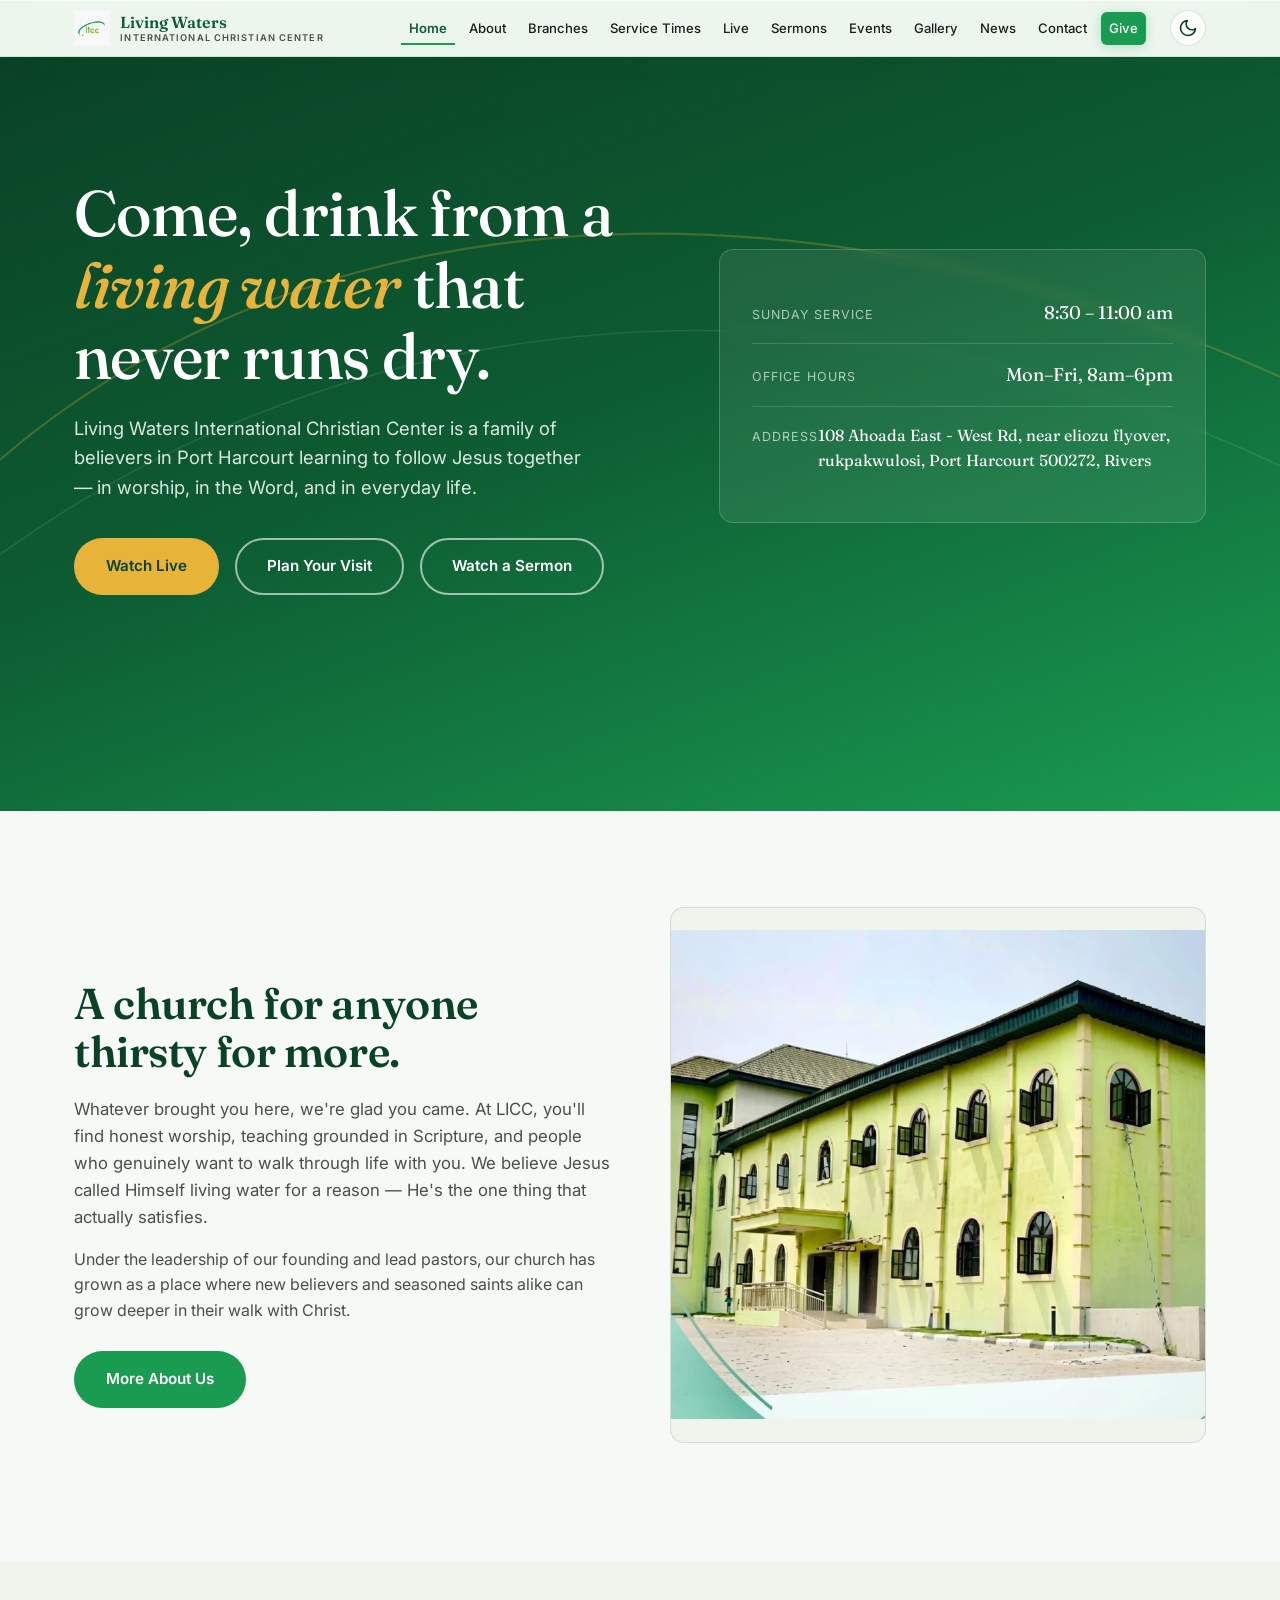
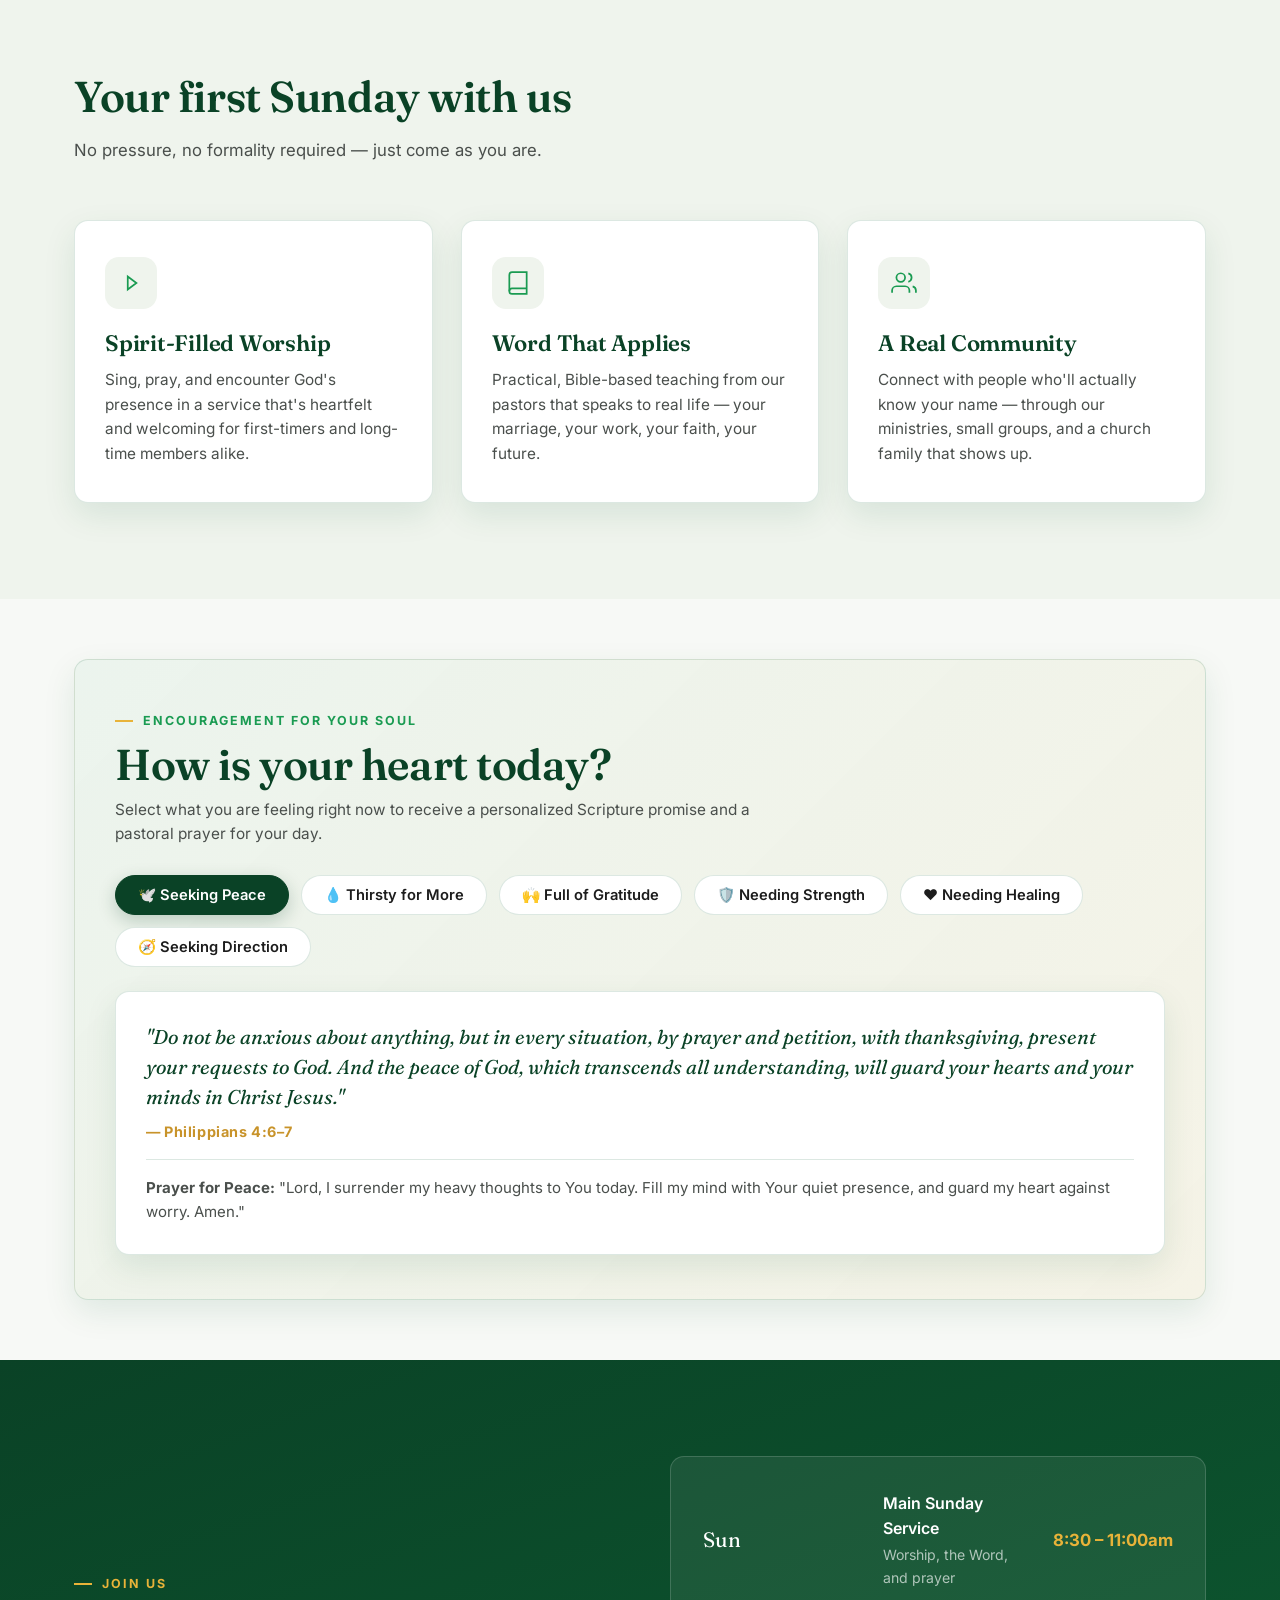
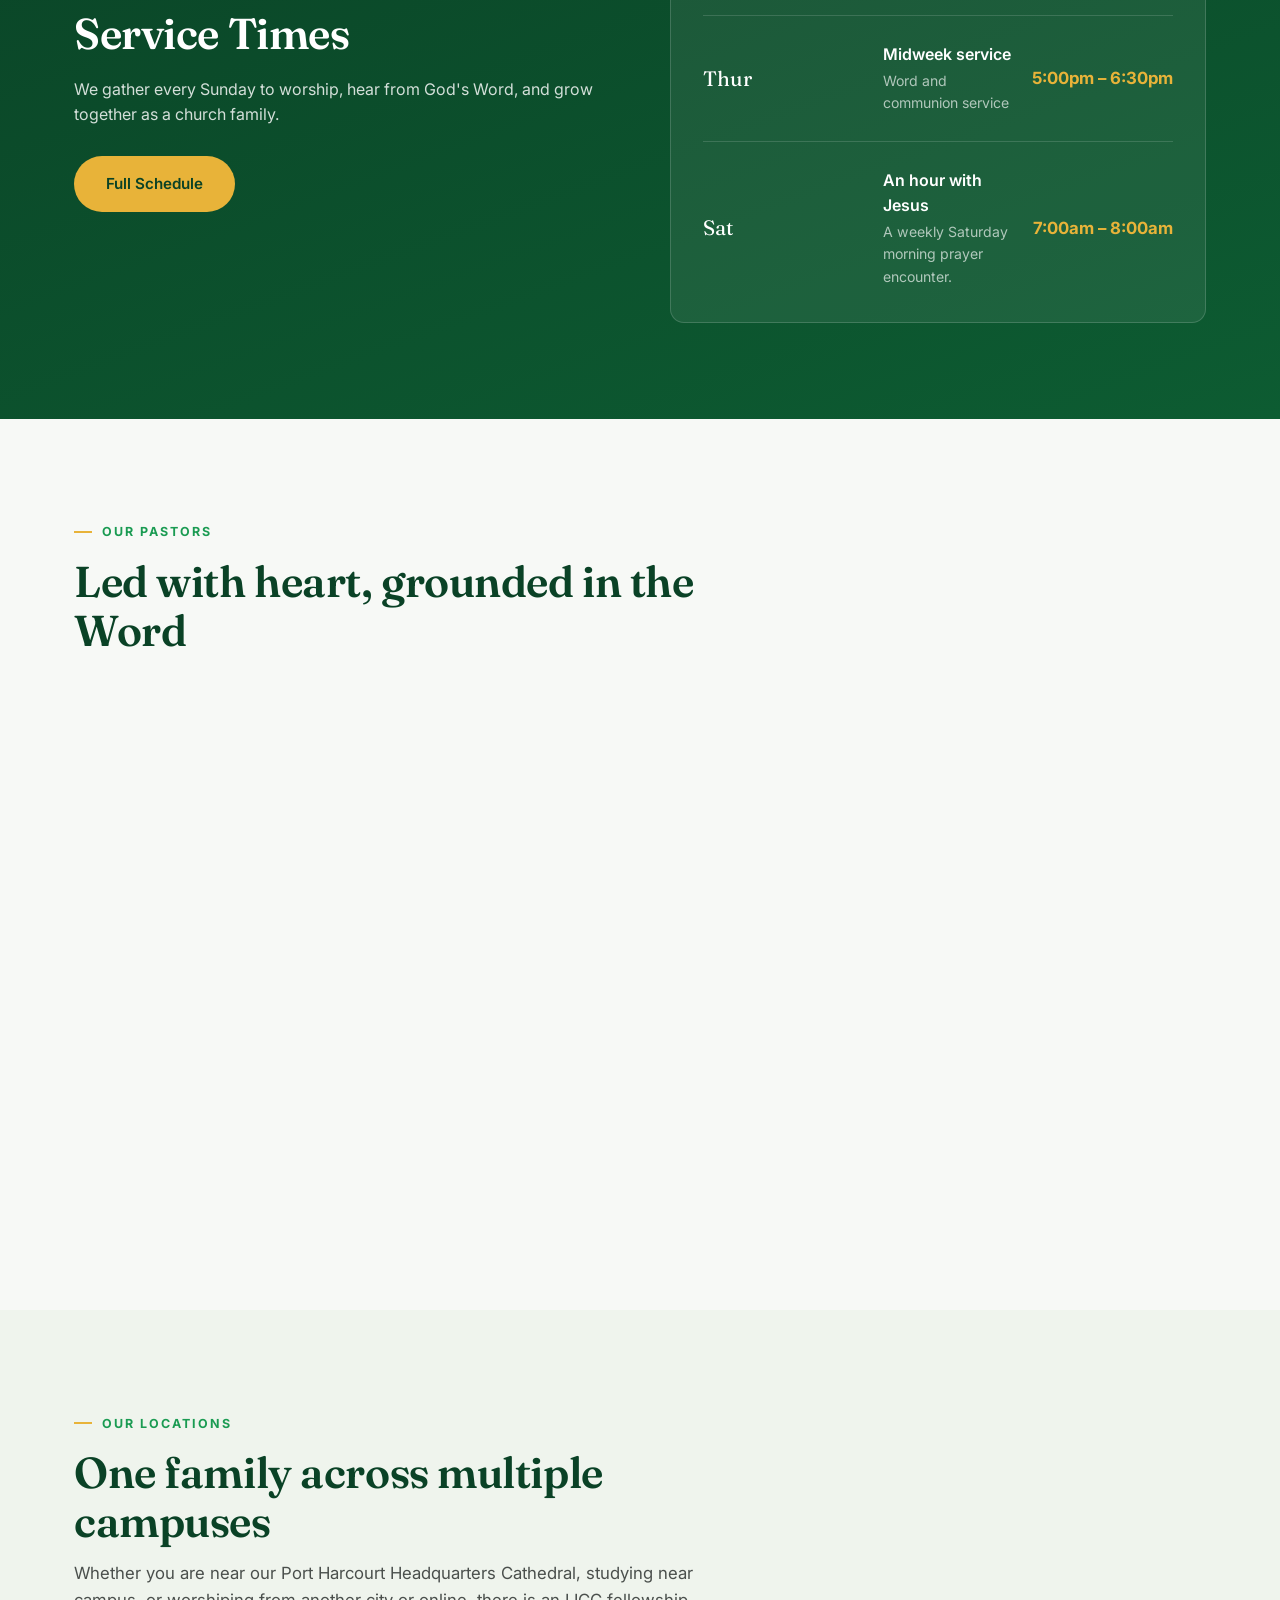
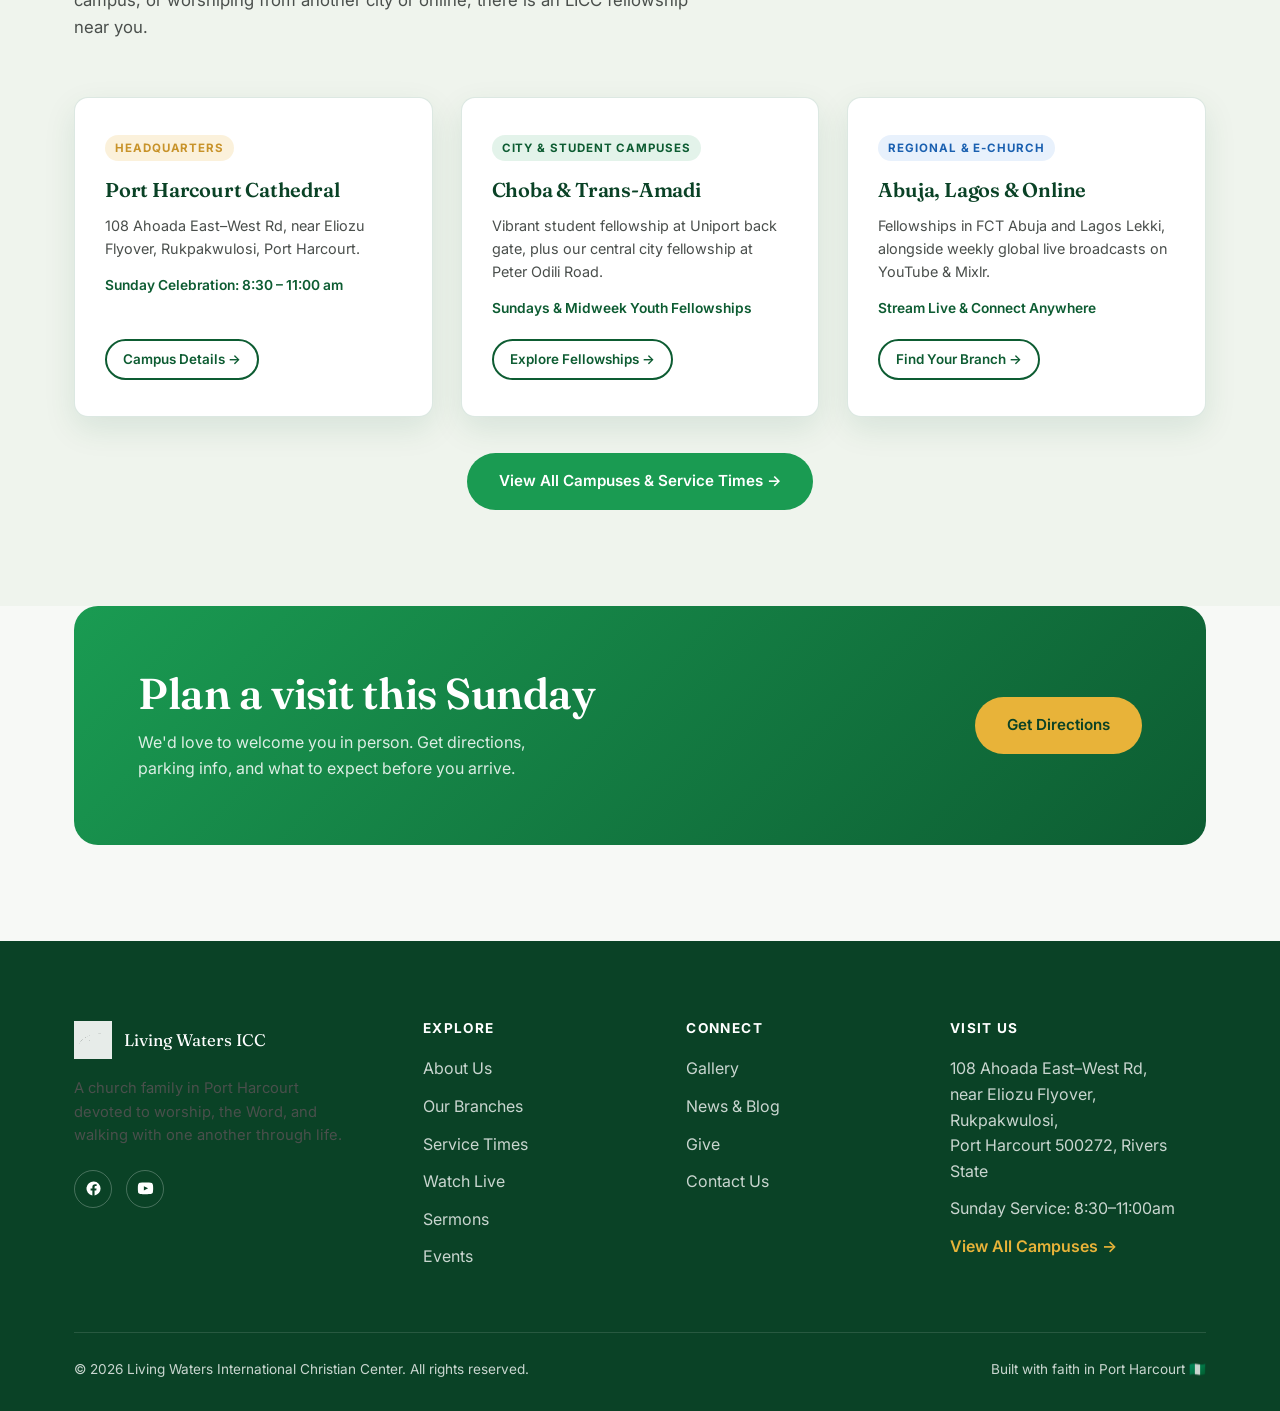
==== index.html @ f15d508b "Initial commit - LICC Church Website" ====
<!DOCTYPE html>
<html lang="en">

<head>
  <meta charset="UTF-8">
  <meta name="viewport" content="width=device-width, initial-scale=1.0">
  <title>Living Waters International Christian Center</title>
  <meta name="description"
    content="Living Waters International Christian Center (LICC) — a place to encounter God, grow in faith, and belong to a family. Join us Sundays at 8:30am in Port Harcourt, Rivers State.">
  <link rel="icon" href="logo.png" type="image/png">
  <!-- Open Graph & Social Sharing -->
  <meta property="og:type" content="website">
  <meta property="og:title" content="Living Waters International Christian Center | Port Harcourt">
  <meta property="og:description" content="A family of believers in Port Harcourt devoted to worship, the Word, and authentic community. Join us Sundays at 8:30am.">
  <meta property="og:image" content="desktop-light.png">
  <meta name="twitter:card" content="summary_large_image">
  <meta name="twitter:title" content="Living Waters International Christian Center">
  <meta name="twitter:description" content="A family of believers in Port Harcourt devoted to worship, the Word, and authentic community.">
  <meta name="twitter:image" content="desktop-light.png">
  <!-- Schema.org Structured Data -->
  <script type="application/ld+json">
  {
    "@context": "https://schema.org",
    "@type": "Church",
    "name": "Living Waters International Christian Center",
    "alternateName": "LICC Global",
    "url": "https://theliccglobal.org",
    "logo": "logo.png",
    "image": "desktop-light.png",
    "address": {
      "@type": "PostalAddress",
      "streetAddress": "108 Ahoada East–West Rd, near Eliozu Flyover, Rukpakwulosi",
      "addressLocality": "Port Harcourt",
      "addressRegion": "Rivers State",
      "postalCode": "500272",
      "addressCountry": "NG"
    },
    "telephone": "+2348102395782",
    "openingHours": "Su 08:30-11:00, Th 17:00-18:30, Sa 07:00-08:00"
  }
  </script>
  <link rel="preconnect" href="https://fonts.googleapis.com">
  <link rel="preconnect" href="https://fonts.gstatic.com" crossorigin>
  <link
    href="https://fonts.googleapis.com/css2?family=Fraunces:opsz,wght@9..144,400..700&family=Inter:wght@400;500;600;700;800&display=swap"
    rel="stylesheet">
  <link rel="stylesheet" href="style.css">
  <script>
    (function () {
      var t = localStorage.getItem('licc-theme');
      if (t === 'dark' || (!t && window.matchMedia && window.matchMedia('(prefers-color-scheme: dark)').matches)) {
        document.documentElement.setAttribute('data-theme', 'dark');
      } else {
        document.documentElement.setAttribute('data-theme', 'light');
      }
    })();
  </script>
</head>

<body>

  <a href="#main" class="skip-link">Skip to content</a>

  <!-- ============ HEADER ============ -->
  <header class="site-header">
    <div class="header-inner">
      <a href="index.html" class="brand">
        <img src="logo.png" alt="LICC logo">
        <span class="brand-text">Living Waters<span>International Christian Center</span></span>
      </a>
      <nav class="main-nav">
        <a href="index.html" class="active">Home</a>
        <a href="about.html">About</a>
        <a href="branches.html">Branches</a>
        <a href="service-times.html">Service Times</a>
        <a href="live.html" class="nav-live"><span class="live-dot" style="display:none;"></span>Live</a>
        <a href="sermons.html">Sermons</a>
        <a href="events.html">Events</a>
        <a href="gallery.html">Gallery</a>
        <a href="blog.html">News</a>
        <a href="contact.html">Contact</a>
        <a href="give.html" class="nav-cta">Give</a>
      </nav>
      <div class="header-actions">
        <button class="theme-toggle-btn" aria-label="Toggle dark and light mode" title="Switch theme (Dark / Light)">
          <svg class="theme-icon-sun" viewBox="0 0 24 24" fill="none" stroke="currentColor" stroke-width="2" stroke-linecap="round" stroke-linejoin="round">
            <circle cx="12" cy="12" r="5"></circle>
            <line x1="12" y1="1" x2="12" y2="3"></line>
            <line x1="12" y1="21" x2="12" y2="23"></line>
            <line x1="4.22" y1="4.22" x2="5.64" y2="5.64"></line>
            <line x1="18.36" y1="18.36" x2="19.78" y2="19.78"></line>
            <line x1="1" y1="12" x2="3" y2="12"></line>
            <line x1="21" y1="12" x2="23" y2="12"></line>
            <line x1="4.22" y1="19.78" x2="5.64" y2="18.36"></line>
            <line x1="18.36" y1="5.64" x2="19.78" y2="4.22"></line>
          </svg>
          <svg class="theme-icon-moon" viewBox="0 0 24 24" fill="none" stroke="currentColor" stroke-width="2" stroke-linecap="round" stroke-linejoin="round">
            <path d="M21 12.79A9 9 0 1 1 11.21 3 7 7 0 0 0 21 12.79z"></path>
          </svg>
        </button>
        <button class="nav-toggle" aria-label="Toggle menu" aria-expanded="false">
          <span></span><span></span><span></span>
        </button>
      </div>
    </div>
  </header>
  <div class="nav-overlay"></div>

  <main id="main">

    <!-- ============ HERO ============ -->
    <section class="hero">
      <svg class="hero-arc" viewBox="0 0 1200 700" preserveAspectRatio="none" aria-hidden="true">
        <path d="M -50 420 C 250 120, 750 80, 1250 320" stroke="#E8B339" stroke-width="2" fill="none" opacity="0.5" />
        <path d="M -50 500 C 300 220, 800 160, 1280 420" stroke="#FFFFFF" stroke-width="1.5" fill="none"
          opacity="0.18" />
      </svg>
      <div class="hero-inner">
        <div>
          <h1>Come, drink from a<br><em>living water</em> that never runs dry.</h1>
          <p class="lede">Living Waters International Christian Center is a family of believers in Port Harcourt
            learning to follow Jesus together — in worship, in the Word, and in everyday life.</p>
          <div class="hero-actions">
            <a href="live.html" class="btn btn-gold nav-live" id="heroLiveBtn"><span class="live-dot" id="heroLiveDot"
                style="display:none;"></span>Watch Live</a>
            <a href="service-times.html" class="btn btn-outline-light">Plan Your Visit</a>
            <a href="sermons.html" class="btn btn-outline-light">Watch a Sermon</a>
          </div>
        </div>
        <div class="hero-visual">
          <div class="hero-card">
            <div class="hero-card-row">
              <span class="label">Sunday Service</span>
              <span class="value">8:30 – 11:00 am</span>
            </div>
            <div class="hero-card-row">
              <span class="label">Office Hours</span>
              <span class="value">Mon–Fri, 8am–6pm</span>
            </div>
            <div class="hero-card-row">
              <span class="label">Address</span>
              <span class="value" style="font-size:1rem;">108 Ahoada East - West Rd, near eliozu flyover, rukpakwulosi,
                Port Harcourt 500272, Rivers</span>
            </div>
          </div>
        </div>
      </div>
    </section>

    <!-- ============ WELCOME ============ -->
    <section>
      <div class="container">
        <div class="grid-2" style="align-items:center; gap:60px;">
          <div class="reveal">
            <h2 style="margin-top:16px;">A church for anyone thirsty for more.</h2>
            <p style="margin-top:20px; font-size:1.05rem;">Whatever brought you here, we're glad you came. At LICC,
              you'll find honest worship, teaching grounded in Scripture, and people who genuinely want to walk through
              life with you. We believe Jesus called Himself living water for a reason — He's the one thing that
              actually satisfies.</p>
            <p style="margin-top:16px;">Under the leadership of our founding and lead pastors, our church has grown as a
              place where new believers and seasoned saints alike can grow deeper in their walk with Christ.</p>
            <a href="about.html" class="btn btn-primary" style="margin-top:28px;">More About Us</a>
          </div>
          <div class="leader-photo">
            <picture>
              <source srcset="liccphoto.webp" type="image/webp">
              <img src="liccphoto.png" alt="Rev. Francis Kpeke-Johnson" width="480" height="480" loading="lazy" decoding="async"
                style="width:100%;height:100%;object-fit:cover;object-position:top center;">
            </picture>
          </div>
        </div>
      </div>
    </section>

    <!-- ============ WHAT TO EXPECT ============ -->
    <section class="section-alt">
      <div class="container">
        <div class="section-head reveal">
          <h2>Your first Sunday with us</h2>
          <p>No pressure, no formality required — just come as you are.</p>
        </div>
        <div class="grid-3">
          <div class="card reveal">
            <div class="card-icon">
              <svg viewBox="0 0 24 24" fill="none" stroke="#1A9B52" stroke-width="1.6">
                <path d="M9 18V6l8 6-8 6z" />
              </svg>
            </div>
            <h3>Spirit-Filled Worship</h3>
            <p>Sing, pray, and encounter God's presence in a service that's heartfelt and welcoming for first-timers and
              long-time members alike.</p>
          </div>
          <div class="card reveal">
            <div class="card-icon">
              <svg viewBox="0 0 24 24" fill="none" stroke="#1A9B52" stroke-width="1.6">
                <path d="M4 19.5A2.5 2.5 0 0 1 6.5 17H20" />
                <path d="M6.5 2H20v20H6.5A2.5 2.5 0 0 1 4 19.5v-15A2.5 2.5 0 0 1 6.5 2z" />
              </svg>
            </div>
            <h3>Word That Applies</h3>
            <p>Practical, Bible-based teaching from our pastors that speaks to real life — your marriage, your work,
              your faith, your future.</p>
          </div>
          <div class="card reveal">
            <div class="card-icon">
              <svg viewBox="0 0 24 24" fill="none" stroke="#1A9B52" stroke-width="1.6">
                <path d="M17 21v-2a4 4 0 0 0-4-4H5a4 4 0 0 0-4 4v2" />
                <circle cx="9" cy="7" r="4" />
                <path d="M23 21v-2a4 4 0 0 0-3-3.87" />
                <path d="M16 3.13a4 4 0 0 1 0 7.75" />
              </svg>
            </div>
            <h3>A Real Community</h3>
            <p>Connect with people who'll actually know your name — through our ministries, small groups, and a church
              family that shows up.</p>
          </div>
        </div>
      </div>
    </section>

    <!-- ============ SPIRITUAL MOOD ENCOURAGEMENT ============ -->
    <section class="mood-section">
      <div class="container">
        <div class="mood-card card reveal">
          <div class="mood-header">
            <div class="eyebrow">Encouragement for Your Soul</div>
            <h2 style="margin-top:10px;">How is your heart today?</h2>
            <p style="margin-top:8px; max-width:640px;">Select what you are feeling right now to receive a personalized Scripture promise and a pastoral prayer for your day.</p>
          </div>
          <div class="mood-pills-row" id="moodPillsRow">
            <button class="mood-pill active" data-mood="peace">🕊️ Seeking Peace</button>
            <button class="mood-pill" data-mood="thirsty">💧 Thirsty for More</button>
            <button class="mood-pill" data-mood="grateful">🙌 Full of Gratitude</button>
            <button class="mood-pill" data-mood="strength">🛡️ Needing Strength</button>
            <button class="mood-pill" data-mood="healing">❤️ Needing Healing</button>
            <button class="mood-pill" data-mood="direction">🧭 Seeking Direction</button>
          </div>
          <div class="mood-content-box" id="moodContentBox">
            <div class="mood-quote" id="moodVerse">
              "Do not be anxious about anything, but in every situation, by prayer and petition, with thanksgiving, present your requests to God. And the peace of God, which transcends all understanding, will guard your hearts and your minds in Christ Jesus."
            </div>
            <div class="mood-reference" id="moodRef">— Philippians 4:6–7</div>
            <div class="mood-prayer" id="moodPrayer">
              <strong>Prayer for Peace:</strong> "Lord, I surrender my heavy thoughts to You today. Fill my mind with Your quiet presence, and guard my heart against worry. Amen."
            </div>
          </div>
        </div>
      </div>
    </section>

    <!-- ============ SERVICE TIMES STRIP ============ -->
    <section class="section-deep">
      <div class="container">
        <div class="grid-2" style="align-items:center; gap:60px;">
          <div class="reveal">
            <div class="eyebrow" style="color:var(--gold);">Join Us</div>
            <h2 style="margin-top:16px;">Service Times</h2>
            <p style="margin-top:18px;">We gather every Sunday to worship, hear from God's Word, and grow together as a
              church family.</p>
            <a href="service-times.html" class="btn btn-gold" style="margin-top:28px;">Full Schedule</a>
          </div>
          <div class="reveal"
            style="background:rgba(255,255,255,0.07); border:1px solid rgba(255,255,255,0.16); border-radius:var(--radius); padding:8px 32px;">
            <div class="service-row" style="border-color:rgba(255,255,255,0.14);">
              <span class="service-day" style="color:white;">Sun</span>
              <div>
                <div class="service-name" style="color:white;">Main Sunday Service</div>
                <div class="service-sub" style="color:rgba(255,255,255,0.65);">Worship, the Word, and prayer</div>
              </div>
              <span class="service-time" style="color:var(--gold);">8:30 – 11:00am</span>
            </div>
            <div class="service-row" style="border-color:rgba(255,255,255,0.14);">
              <span class="service-day" style="color:white;">Thur</span>
              <div>
                <div class="service-name" style="color:white;">Midweek service</div>
                <div class="service-sub" style="color:rgba(255,255,255,0.65);">Word and communion service</div>
              </div>
              <span class="service-time" style="color:var(--gold);">5:00pm – 6:30pm</span>
            </div>
            <div class="service-row" style="border-color:rgba(255,255,255,0.14);">
              <span class="service-day" style="color:white;">Sat</span>
              <div>
                <div class="service-name" style="color:white;">An hour with Jesus</div>
                <div class="service-sub" style="color:rgba(255,255,255,0.65);">A weekly Saturday morning prayer
                  encounter.</div>
              </div>
              <span class="service-time" style="color:var(--gold);">7:00am – 8:00am</span>
            </div>
          </div>
        </div>
      </div>
    </section>

    <!-- ============ LEADERSHIP PREVIEW ============ -->
    <section>
      <div class="container">
        <div class="section-head reveal">
          <div class="eyebrow">Our Pastors</div>
          <h2>Led with heart, grounded in the Word</h2>
        </div>
        <div class="grid-2" style="max-width:760px;">
          <div class="leader-card reveal">
            <div class="leader-photo">
              <picture>
                <source srcset="pastor-francis.webp" type="image/webp">
                <img src="pastor-francis.jpg" alt="Rev. Francis Kpeke-Johnson" width="360" height="360" loading="lazy" decoding="async"
                  style="width:100%;height:100%;object-fit:cover;object-position:top center;">
              </picture>
            </div>
            <h3>Rev. Francis Kpeke-Johnson</h3>
            <div class="leader-role">Founding Pastor</div>
            <p>Carries the founding vision of LICC — building a church rooted in the Word and led by the Spirit.</p>
          </div>
          <div class="leader-card reveal">
            <div class="leader-photo">
              <picture>
                <source srcset="pastor-anne.webp" type="image/webp">
                <img src="pastor-anne.jpg" alt="Rev. Anne Francis Kpeke-Johnson" width="360" height="360" loading="lazy" decoding="async"
                  style="width:100%;height:100%;object-fit:cover;object-position:top center;">
              </picture>
            </div>
            <h3>Rev. Anne Francis Kpeke-Johnson</h3>
            <div class="leader-role">Lead Pastor</div>
            <p>Leads the church family today with a heart for discipleship, prayer, and practical faith.</p>
          </div>
        </div>
      </div>
    </section>

    <!-- ============ OUR BRANCHES PREVIEW ============ -->
    <section class="section-alt">
      <div class="container">
        <div class="section-head reveal">
          <div class="eyebrow">Our Locations</div>
          <h2>One family across multiple campuses</h2>
          <p style="margin-top:14px; max-width:620px;">
            Whether you are near our Port Harcourt Headquarters Cathedral, studying near campus, or worshiping from another city or online, there is an LICC fellowship near you.
          </p>
        </div>

        <div class="grid-3 reveal">
          <div class="card" style="display:flex; flex-direction:column; justify-content:space-between;">
            <div>
              <span class="branch-badge badge-hq">Headquarters</span>
              <h3 style="font-size:1.25rem; margin-top:8px;">Port Harcourt Cathedral</h3>
              <p style="font-size:0.9rem; margin-top:8px;">108 Ahoada East–West Rd, near Eliozu Flyover, Rukpakwulosi, Port Harcourt.</p>
              <div style="margin-top:14px; font-size:0.86rem; color:var(--green-deep); font-weight:600;">
                Sunday Celebration: 8:30 – 11:00 am
              </div>
            </div>
            <div style="margin-top:20px;">
              <a href="branches.html" class="btn btn-sm btn-outline">Campus Details &rarr;</a>
            </div>
          </div>

          <div class="card" style="display:flex; flex-direction:column; justify-content:space-between;">
            <div>
              <span class="branch-badge badge-campus">City &amp; Student Campuses</span>
              <h3 style="font-size:1.25rem; margin-top:8px;">Choba &amp; Trans-Amadi</h3>
              <p style="font-size:0.9rem; margin-top:8px;">Vibrant student fellowship at Uniport back gate, plus our central city fellowship at Peter Odili Road.</p>
              <div style="margin-top:14px; font-size:0.86rem; color:var(--green-deep); font-weight:600;">
                Sundays &amp; Midweek Youth Fellowships
              </div>
            </div>
            <div style="margin-top:20px;">
              <a href="branches.html" class="btn btn-sm btn-outline">Explore Fellowships &rarr;</a>
            </div>
          </div>

          <div class="card" style="display:flex; flex-direction:column; justify-content:space-between;">
            <div>
              <span class="branch-badge badge-online">Regional &amp; E-Church</span>
              <h3 style="font-size:1.25rem; margin-top:8px;">Abuja, Lagos &amp; Online</h3>
              <p style="font-size:0.9rem; margin-top:8px;">Fellowships in FCT Abuja and Lagos Lekki, alongside weekly global live broadcasts on YouTube &amp; Mixlr.</p>
              <div style="margin-top:14px; font-size:0.86rem; color:var(--green-deep); font-weight:600;">
                Stream Live &amp; Connect Anywhere
              </div>
            </div>
            <div style="margin-top:20px;">
              <a href="branches.html" class="btn btn-sm btn-outline">Find Your Branch &rarr;</a>
            </div>
          </div>
        </div>

        <div style="text-align:center; margin-top:36px;" class="reveal">
          <a href="branches.html" class="btn btn-primary">View All Campuses &amp; Service Times &rarr;</a>
        </div>
      </div>
    </section>

    <!-- ============ CTA BANNER ============ -->
    <section style="padding-top:0;">
      <div class="container">
        <div class="cta-banner reveal">
          <div>
            <h2>Plan a visit this Sunday</h2>
            <p>We'd love to welcome you in person. Get directions, parking info, and what to expect before you arrive.
            </p>
          </div>
          <a href="contact.html" class="btn btn-gold">Get Directions</a>
        </div>
      </div>
    </section>

  </main>

  <!-- ============ FOOTER ============ -->
  <footer class="site-footer">
    <div class="container">
      <div class="footer-grid">
        <div>
          <div class="footer-brand">
            <img src="logo.png" alt="LICC logo">
            <span class="footer-brand-text">Living Waters ICC</span>
          </div>
          <p style="max-width:280px; font-size:0.92rem;">A church family in Port Harcourt devoted to worship, the Word,
            and walking with one another through life.</p>
          <div class="social-row" style="margin-top:22px;">
            <a href="https://www.facebook.com/theliccglobal" target="_blank" rel="noopener" aria-label="Facebook"><svg
                viewBox="0 0 24 24" fill="white">
                <path
                  d="M22 12a10 10 0 1 0-11.6 9.9v-7H7.9V12h2.5V9.8c0-2.5 1.5-3.9 3.8-3.9 1.1 0 2.2.2 2.2.2v2.5h-1.3c-1.2 0-1.6.8-1.6 1.6V12h2.8l-.4 2.9h-2.4v7A10 10 0 0 0 22 12z" />
              </svg></a>
            <a href="https://www.youtube.com/@liccglobaltv" target="_blank" rel="noopener" aria-label="YouTube"><svg
                viewBox="0 0 24 24" fill="white">
                <path
                  d="M22.5 7.2s-.2-1.6-.9-2.3c-.8-.9-1.7-.9-2.2-1C16 3.6 12 3.6 12 3.6h0s-4 0-7.4.3c-.5.1-1.4.1-2.2 1-.7.7-.9 2.3-.9 2.3S1.2 9 1.2 10.9v1.9c0 1.9.3 3.7.3 3.7s.2 1.6.9 2.3c.8.9 1.9.9 2.4 1 1.7.2 7.2.3 7.2.3s4 0 7.4-.3c.5-.1 1.4-.1 2.2-1 .7-.7.9-2.3.9-2.3s.3-1.9.3-3.7v-1.9c0-1.9-.3-3.7-.3-3.7zM9.7 14.9V8.7l6 3.1-6 3.1z" />
              </svg></a>
          </div>
        </div>
        <div>
          <h4>Explore</h4>
          <ul>
            <li><a href="about.html">About Us</a></li>
            <li><a href="branches.html">Our Branches</a></li>
            <li><a href="service-times.html">Service Times</a></li>
            <li><a href="live.html">Watch Live</a></li>
            <li><a href="sermons.html">Sermons</a></li>
            <li><a href="events.html">Events</a></li>
          </ul>
        </div>
        <div>
          <h4>Connect</h4>
          <ul>
            <li><a href="gallery.html">Gallery</a></li>
            <li><a href="blog.html">News & Blog</a></li>
            <li><a href="give.html">Give</a></li>
            <li><a href="contact.html">Contact Us</a></li>
          </ul>
        </div>
        <div>
          <h4>Visit Us</h4>
          <ul>
            <li>108 Ahoada East–West Rd,<br>near Eliozu Flyover, Rukpakwulosi,<br>Port Harcourt 500272, Rivers State
            </li>
            <li>Sunday Service: 8:30–11:00am</li>
            <li style="margin-top:6px;"><a href="branches.html" style="color:var(--gold); font-weight:600;">View All Campuses &rarr;</a></li>
          </ul>
        </div>
      </div>
      <div class="footer-bottom">
        <span>&copy; 2026 Living Waters International Christian Center. All rights reserved.</span>
        <span>Built with faith in Port Harcourt 🇳🇬</span>
      </div>
    </div>
  </footer>

  <script src="main.js"></script>
  <script>
    (function () {
      function isLikelyServiceTime() {
        var now = new Date();
        var day = now.getDay();
        var totalMins = now.getHours() * 60 + now.getMinutes();
        return day === 0 && totalMins >= (8 * 60) && totalMins <= (11 * 60 + 30);
      }
      if (isLikelyServiceTime()) {
        document.querySelectorAll('.nav-live .live-dot, #heroLiveDot').forEach(function (dot) {
          dot.style.display = 'inline-block';
        });
      }
    })();
  </script>
</body>

</html>
---- style.css ----
/* =========================================================
   LIVING WATERS INTERNATIONAL CHRISTIAN CENTER
   Design tokens
   ========================================================= */
:root {
  --green-primary: #1A9B52;
  --green-light: #6FBE45;
  --green-deep: #0D5C32;
  --green-deep-2: #0A4226;
  --bg-warm: #F7F9F6;
  --bg-warm-2: #EFF4ED;
  --ink: #1C1C1C;
  --ink-soft: #4A4F4C;
  --gold: #E8B339;
  --gold-deep: #C8932A;
  --white: #FFFFFF;
  --line: rgba(13, 92, 50, 0.14);
  --heading-color: #0A4226;

  --font-display: "Fraunces", Georgia, serif;
  --font-body: "Inter", -apple-system, BlinkMacSystemFont, "Segoe UI", sans-serif;

  --container: 1180px;
  --radius: 14px;
  --shadow-soft: 0 12px 32px rgba(13, 92, 50, 0.10);
  --shadow-lift: 0 20px 48px rgba(13, 92, 50, 0.16);
}

* { margin: 0; padding: 0; box-sizing: border-box; }

html { scroll-behavior: smooth; }

body {
  font-family: var(--font-body);
  color: var(--ink);
  background: var(--bg-warm);
  line-height: 1.6;
  -webkit-font-smoothing: antialiased;
  transition: background-color 0.25s ease, color 0.25s ease;
}

img {
  max-width: 100%;
  height: auto;
  display: block;
}

picture {
  display: block;
  max-width: 100%;
}

/* Rendering performance acceleration for off-screen components */
.branch-card,
.sermon-card,
.blog-card,
.event-card,
.gallery-item,
.leader-card {
  content-visibility: auto;
  contain-intrinsic-size: auto 380px;
}

a { color: inherit; text-decoration: none; }

ul { list-style: none; }

.container {
  max-width: var(--container);
  margin: 0 auto;
  padding: 0 24px;
}

h1, h2, h3, h4 {
  font-family: var(--font-display);
  font-weight: 600;
  line-height: 1.12;
  color: var(--heading-color);
  letter-spacing: -0.01em;
}

h1 { font-size: clamp(2.4rem, 5vw, 4.2rem); font-weight: 500; }
h2 { font-size: clamp(1.9rem, 3.4vw, 2.7rem); }
h3 { font-size: 1.4rem; }

p { color: var(--ink-soft); }

.eyebrow {
  font-family: var(--font-body);
  font-size: 0.78rem;
  font-weight: 700;
  letter-spacing: 0.16em;
  text-transform: uppercase;
  color: var(--green-primary);
  display: inline-flex;
  align-items: center;
  gap: 10px;
}

.eyebrow::before {
  content: "";
  width: 18px;
  height: 2px;
  background: var(--gold);
  display: inline-block;
}

/* Skip link for accessibility */
.skip-link {
  position: absolute;
  left: -999px;
  top: 0;
  background: var(--green-deep);
  color: white;
  padding: 10px 16px;
  z-index: 200;
}
.skip-link:focus {
  left: 8px;
  top: 8px;
}

:focus-visible {
  outline: 3px solid var(--gold);
  outline-offset: 2px;
}

/* =========================================================
   HEADER / NAV  —  iOS-style glassmorphism
   ========================================================= */
.site-header {
  position: sticky;
  top: 0;
  z-index: 100;
  /* iOS glass: strong blur + saturate + very-light tinted translucency */
  background: rgba(232, 244, 235, 0.72);
  backdrop-filter: saturate(180%) blur(22px);
  -webkit-backdrop-filter: saturate(180%) blur(22px);
  border-bottom: 1px solid rgba(26, 155, 82, 0.15);
  /* Subtle inner-top highlight like iOS frosted glass */
  box-shadow:
    0 1px 0 rgba(255,255,255,0.55) inset,
    0 4px 24px rgba(13, 92, 50, 0.07);
}

.header-inner {
  display: flex;
  align-items: center;
  justify-content: center;
  padding: 10px 24px;
  max-width: var(--container);
  margin: 0 auto;
  gap: 24px;
}

.brand {
  display: flex;
  align-items: center;
  gap: 10px;
  flex-shrink: 0;
}

.brand img { height: 36px; width: auto; }

.brand-text {
  font-family: var(--font-display);
  font-size: 1rem;
  font-weight: 600;
  color: var(--green-deep);
  line-height: 1.2;
}

.brand-text span {
  display: block;
  font-family: var(--font-body);
  font-size: 0.58rem;
  font-weight: 600;
  letter-spacing: 0.12em;
  color: var(--ink-soft);
  text-transform: uppercase;
}

.main-nav {
  display: flex;
  align-items: center;
  gap: 6px;
  margin-left: auto;
}

.main-nav a {
  font-size: 0.82rem;
  font-weight: 500;
  color: var(--ink);
  position: relative;
  padding: 6px 8px;
  white-space: nowrap;
  border-radius: 6px;
  transition: background 0.2s ease, color 0.2s ease;
}

.main-nav a::after {
  content: "";
  position: absolute;
  left: 0;
  bottom: 0;
  width: 0;
  height: 2px;
  background: var(--green-primary);
  transition: width 0.25s ease;
}

.main-nav a:hover::after,
.main-nav a.active::after {
  width: 100%;
}

.main-nav a.active { color: var(--green-deep); font-weight: 600; }

.nav-cta {
  background: var(--green-primary);
  color: white !important;
  padding: 7px 16px;
  border-radius: 100px;
  font-size: 0.82rem;
  font-weight: 600;
  white-space: nowrap;
  transition: background 0.2s ease, transform 0.2s ease, box-shadow 0.2s ease;
  box-shadow: 0 2px 12px rgba(26, 155, 82, 0.28);
}

.nav-cta::after { display: none; }

.nav-cta:hover {
  background: var(--green-deep);
  transform: translateY(-1px);
  box-shadow: 0 4px 18px rgba(13, 92, 50, 0.32);
}

/* Hamburger toggle */
.nav-toggle {
  display: none;
  flex-direction: column;
  gap: 5px;
  background: rgba(255,255,255,0.55);
  border: 1px solid rgba(26, 155, 82, 0.2);
  border-radius: 10px;
  cursor: pointer;
  padding: 8px 9px;
  backdrop-filter: blur(8px);
  -webkit-backdrop-filter: blur(8px);
  transition: background 0.2s;
}
.nav-toggle:hover { background: rgba(26,155,82,0.14); }

.nav-toggle span {
  width: 22px;
  height: 2px;
  background: var(--green-deep);
  display: block;
  border-radius: 2px;
  transition: transform 0.28s ease, opacity 0.2s ease;
}

/* Animated X when open */
.nav-toggle.is-open span:nth-child(1) { transform: translateY(7px) rotate(45deg); }
.nav-toggle.is-open span:nth-child(2) { opacity: 0; }
.nav-toggle.is-open span:nth-child(3) { transform: translateY(-7px) rotate(-45deg); }

/* Hide mobile close button on desktop */
.nav-close-btn { display: none !important; }

/* =========================================================
   BUTTONS
   ========================================================= */
.btn {
  display: inline-flex;
  align-items: center;
  gap: 8px;
  padding: 14px 30px;
  border-radius: 100px;
  font-weight: 600;
  font-size: 0.95rem;
  cursor: pointer;
  border: 2px solid transparent;
  transition: transform 0.2s ease, background 0.2s ease, color 0.2s ease, border-color 0.2s ease;
}

.btn-primary {
  background: var(--green-primary);
  color: white;
}
.btn-primary:hover { background: var(--green-deep); transform: translateY(-2px); }

.btn-gold {
  background: var(--gold);
  color: var(--green-deep-2);
}
.btn-gold:hover { background: var(--gold-deep); transform: translateY(-2px); }

.btn-outline {
  border-color: var(--green-deep);
  color: var(--green-deep);
  background: transparent;
}
.btn-outline:hover { background: var(--green-deep); color: white; }

.btn-outline-light {
  border-color: rgba(255,255,255,0.6);
  color: white;
  background: transparent;
}
.btn-outline-light:hover { background: white; color: var(--green-deep); border-color: white; }

/* =========================================================
   HERO
   ========================================================= */
.hero {
  position: relative;
  background: linear-gradient(160deg, var(--green-deep-2) 0%, var(--green-deep) 46%, var(--green-primary) 100%);
  color: white;
  overflow: hidden;
  padding-top: 30px;
}

.hero-arc {
  position: absolute;
  inset: 0;
  width: 100%;
  height: 100%;
  opacity: 0.5;
}

.hero-inner {
  position: relative;
  z-index: 2;
  max-width: var(--container);
  margin: 0 auto;
  padding: 90px 24px 120px;
  display: grid;
  grid-template-columns: 1.1fr 0.9fr;
  gap: 50px;
  align-items: center;
}

.hero-eyebrow {
  font-size: 0.8rem;
  font-weight: 700;
  letter-spacing: 0.16em;
  text-transform: uppercase;
  color: var(--gold);
  display: inline-flex;
  align-items: center;
  gap: 10px;
  margin-bottom: 22px;
}

.hero-eyebrow::before {
  content: "";
  width: 18px;
  height: 2px;
  background: var(--gold);
}

.hero h1 {
  color: white;
  margin-bottom: 22px;
}

.hero h1 em {
  font-style: italic;
  color: var(--gold);
}

.hero p.lede {
  font-size: 1.15rem;
  color: rgba(255,255,255,0.86);
  max-width: 520px;
  margin-bottom: 36px;
}

.hero-actions {
  display: flex;
  gap: 16px;
  flex-wrap: wrap;
}

.hero-visual {
  position: relative;
  display: flex;
  align-items: center;
  justify-content: center;
}

.hero-card {
  background: rgba(255,255,255,0.08);
  border: 1px solid rgba(255,255,255,0.18);
  border-radius: var(--radius);
  padding: 32px;
  width: 100%;
  backdrop-filter: blur(6px);
}

.hero-card-row {
  display: flex;
  justify-content: space-between;
  align-items: baseline;
  padding: 16px 0;
  border-bottom: 1px solid rgba(255,255,255,0.16);
}
.hero-card-row:last-child { border-bottom: none; }

.hero-card-row .label {
  font-size: 0.78rem;
  letter-spacing: 0.08em;
  text-transform: uppercase;
  color: rgba(255,255,255,0.65);
}
.hero-card-row .value {
  font-family: var(--font-display);
  font-size: 1.15rem;
  color: white;
}

/* =========================================================
   PAGE HERO (non-home pages)
   ========================================================= */
.page-hero {
  background: linear-gradient(160deg, var(--green-deep-2) 0%, var(--green-deep) 60%, var(--green-primary) 100%);
  color: white;
  padding: 64px 24px 84px;
  position: relative;
  overflow: hidden;
}

.page-hero-inner {
  max-width: var(--container);
  margin: 0 auto;
  position: relative;
  z-index: 2;
}

.page-hero h1 { color: white; margin-top: 16px; }
.page-hero p { color: rgba(255,255,255,0.85); max-width: 620px; margin-top: 16px; font-size: 1.08rem; }

.breadcrumb {
  font-size: 0.85rem;
  color: rgba(255,255,255,0.7);
}
.breadcrumb a { color: var(--gold); }

/* =========================================================
   SECTIONS
   ========================================================= */
section { padding: 96px 0; }

.section-head {
  max-width: 640px;
  margin-bottom: 56px;
}

.section-head h2 { margin-top: 16px; }

.section-head p { margin-top: 16px; font-size: 1.05rem; }

.section-alt { background: var(--bg-warm-2); }

.section-deep {
  background: linear-gradient(160deg, var(--green-deep-2), var(--green-deep));
  color: white;
}
.section-deep h2, .section-deep h3 { color: white; }
.section-deep p { color: rgba(255,255,255,0.82); }

/* divider arc */
.divider {
  width: 100%;
  height: 60px;
  display: block;
}

/* =========================================================
   CARDS / GRIDS
   ========================================================= */
.grid-3 {
  display: grid;
  grid-template-columns: repeat(3, 1fr);
  gap: 28px;
}

.grid-2 {
  display: grid;
  grid-template-columns: repeat(2, 1fr);
  gap: 28px;
}

.grid-4 {
  display: grid;
  grid-template-columns: repeat(4, 1fr);
  gap: 24px;
}

.card {
  background: white;
  border-radius: var(--radius);
  padding: 36px 30px;
  box-shadow: var(--shadow-soft);
  border: 1px solid var(--line);
  transition: transform 0.25s ease, box-shadow 0.25s ease;
}

.card:hover {
  transform: translateY(-4px);
  box-shadow: var(--shadow-lift);
}

.card-icon {
  width: 52px;
  height: 52px;
  border-radius: 14px;
  background: var(--bg-warm-2);
  display: flex;
  align-items: center;
  justify-content: center;
  margin-bottom: 22px;
}

.card-icon svg { width: 26px; height: 26px; }

.card h3 { margin-bottom: 12px; }

.card p { font-size: 0.96rem; }

/* Service times list */
.service-list {
  display: flex;
  flex-direction: column;
  gap: 0;
}

.service-row {
  display: grid;
  grid-template-columns: 160px 1fr auto;
  gap: 20px;
  align-items: center;
  padding: 26px 0;
  border-bottom: 1px solid var(--line);
}

.service-row:last-child { border-bottom: none; }

.service-day {
  font-family: var(--font-display);
  font-size: 1.3rem;
  color: var(--green-deep);
}

.service-name { font-weight: 600; color: var(--ink); }
.service-sub { font-size: 0.88rem; color: var(--ink-soft); margin-top: 2px; }

.service-time {
  font-weight: 700;
  color: var(--green-primary);
  font-size: 1.05rem;
  white-space: nowrap;
}

/* Leader / staff cards */
.leader-card {
  text-align: center;
}

.leader-photo {
  width: 100%;
  aspect-ratio: 1;
  border-radius: var(--radius);
  background: var(--bg-warm-2);
  display: flex;
  align-items: center;
  justify-content: center;
  margin-bottom: 22px;
  border: 1px solid var(--line);
  overflow: hidden;
}

.leader-photo svg { width: 40%; opacity: 0.35; }

.leader-card h3 { margin-bottom: 4px; }
.leader-role {
  font-size: 0.82rem;
  font-weight: 700;
  letter-spacing: 0.08em;
  text-transform: uppercase;
  color: var(--green-primary);
  margin-bottom: 14px;
}

/* Stat row & Branch stats card */
.branch-stats-card {
  background: linear-gradient(135deg, #0A4226 0%, #0D5C32 50%, #104C2D 100%);
  border-radius: var(--radius);
  padding: 32px 36px;
  box-shadow: 0 10px 30px rgba(10, 66, 38, 0.16);
  border: 1px solid rgba(232, 179, 57, 0.25);
  position: relative;
  overflow: hidden;
}

.branch-stats-card::before {
  content: "";
  position: absolute;
  top: 0;
  left: 0;
  right: 0;
  height: 2px;
  background: linear-gradient(90deg, transparent, var(--gold), transparent);
}

[data-theme="dark"] .branch-stats-card {
  background: linear-gradient(135deg, #0B1910 0%, #12281B 50%, #0D1E14 100%);
  border: 1px solid rgba(130, 229, 169, 0.22);
  box-shadow: 0 16px 40px rgba(0, 0, 0, 0.55);
}

.stats-row {
  display: grid;
  grid-template-columns: repeat(4, 1fr);
  gap: 24px;
  text-align: center;
}

.stat {
  display: flex;
  flex-direction: column;
  align-items: center;
  justify-content: center;
}

.stat .num {
  font-family: var(--font-display);
  font-size: 2.5rem;
  font-weight: 700;
  color: #FCD34D;
  line-height: 1.1;
  text-shadow: 0 2px 10px rgba(0, 0, 0, 0.25);
}

[data-theme="dark"] .stat .num {
  color: #FDE047;
}

.stat .label {
  font-size: 0.8rem;
  font-weight: 600;
  letter-spacing: 0.08em;
  text-transform: uppercase;
  color: #E2ECE5;
  margin-top: 8px;
}

[data-theme="dark"] .stat .label {
  color: #D2E4DA;
}

/* CTA banner */
.cta-banner {
  background: linear-gradient(135deg, var(--green-primary), var(--green-deep));
  border-radius: 24px;
  padding: 64px;
  color: white;
  display: flex;
  align-items: center;
  justify-content: space-between;
  gap: 30px;
  flex-wrap: wrap;
  position: relative;
  overflow: hidden;
}

.cta-banner h2 { color: white; max-width: 480px; }
.cta-banner p { color: rgba(255,255,255,0.85); margin-top: 12px; max-width: 420px; }

/* Placeholder photo blocks (for client to swap in real photos) */
.photo-placeholder {
  background: var(--bg-warm-2);
  border: 1.5px dashed var(--line);
  border-radius: var(--radius);
  display: flex;
  flex-direction: column;
  align-items: center;
  justify-content: center;
  color: var(--ink-soft);
  font-size: 0.82rem;
  text-align: center;
  gap: 8px;
  min-height: 220px;
}

.photo-placeholder svg { width: 36px; opacity: 0.4; }

/* =========================================================
   FOOTER
   ========================================================= */
.site-footer {
  background: var(--green-deep-2);
  color: rgba(255,255,255,0.78);
  padding: 80px 0 30px;
}

.footer-grid {
  display: grid;
  grid-template-columns: 1.4fr 1fr 1fr 1.2fr;
  gap: 50px;
  padding-bottom: 50px;
  border-bottom: 1px solid rgba(255,255,255,0.12);
}

.footer-brand {
  display: flex;
  align-items: center;
  gap: 12px;
  margin-bottom: 18px;
}

.footer-brand img {
  height: 38px;
  /* Use a white version effect: invert the image to white on dark bg */
  filter: brightness(10) saturate(0);
  opacity: 0.9;
}

.footer-brand-text {
  font-family: var(--font-display);
  color: white;
  font-size: 1.05rem;
}

.site-footer h4 {
  color: white;
  font-family: var(--font-body);
  font-size: 0.85rem;
  letter-spacing: 0.1em;
  text-transform: uppercase;
  margin-bottom: 20px;
  font-weight: 700;
}

.site-footer ul li { margin-bottom: 12px; }
.site-footer a:hover { color: white; }

.footer-bottom {
  display: flex;
  justify-content: space-between;
  align-items: center;
  padding-top: 26px;
  font-size: 0.85rem;
  flex-wrap: wrap;
  gap: 12px;
}

.social-row {
  display: flex;
  gap: 14px;
}

.social-row a {
  width: 38px;
  height: 38px;
  border-radius: 50%;
  border: 1px solid rgba(255,255,255,0.25);
  display: flex;
  align-items: center;
  justify-content: center;
  transition: background 0.2s ease, border-color 0.2s ease;
}
.social-row a:hover { background: var(--green-primary); border-color: var(--green-primary); }
.social-row svg { width: 17px; height: 17px; }

/* =========================================================
   RESPONSIVE
   ========================================================= */
/* =========================================================
   RESPONSIVE
   ========================================================= */

/* ── Tablet (≤ 980 px) ─────────────────────────────────── */
@media (max-width: 980px) {
  .hero-inner {
    grid-template-columns: 1fr;
    padding: 70px 24px 80px;
    gap: 36px;
  }
  .hero-visual { display: none; }   /* hide the schedule card on mid screens */
  .grid-3, .grid-4 { grid-template-columns: repeat(2, 1fr); }
  .footer-grid { grid-template-columns: 1fr 1fr; gap: 36px; }
  .stats-row { grid-template-columns: repeat(2, 1fr); gap: 24px; }
  .cta-banner { padding: 48px 40px; }
}

/* ── Mobile & Tablet Nav Drawer (≤ 1040 px) ────────────── */
@media (max-width: 1040px) {
  /* — Glass mobile nav drawer — */
  .main-nav {
    position: fixed;
    top: 0;
    right: -100%;
    height: 100dvh;
    width: min(280px, 72%);
    /* iOS-glass drawer */
    background: rgba(245, 252, 247, 0.96);
    backdrop-filter: saturate(180%) blur(28px);
    -webkit-backdrop-filter: saturate(180%) blur(28px);
    border-left: 1px solid rgba(26, 155, 82, 0.18);
    box-shadow: -12px 0 48px rgba(13, 92, 50, 0.18);
    flex-direction: column;
    justify-content: flex-start;
    align-items: flex-start;
    padding: 100px 24px 40px;
    gap: 4px;
    transition: right 0.32s cubic-bezier(0.4, 0, 0.2, 1);
    z-index: 101;
    overflow-y: auto;
  }
  .main-nav.open { right: 0; }
  .nav-close-btn { display: flex !important; }

  .main-nav a {
    width: 100%;
    font-size: 1.08rem;
    font-weight: 500;
    padding: 13px 16px;
    border-radius: 12px;
    color: var(--green-deep-2);
    transition: background 0.18s;
  }
  .main-nav a:hover,
  .main-nav a.active {
    background: rgba(26, 155, 82, 0.10);
  }
  .main-nav a::after { display: none; }

  .nav-cta {
    width: 100%;
    text-align: center;
    justify-content: center;
    margin-top: 16px;
    padding: 14px 22px;
    border-radius: 14px;
  }

  .nav-toggle { display: flex; }

  /* — Sections — */
  section { padding: 56px 0; }

  /* — Grids — */
  .grid-3, .grid-2, .grid-4 { grid-template-columns: 1fr; }

  /* — Hero — */
  .hero-inner { padding: 60px 20px 70px; }
  .hero-visual { display: none; }
  .hero h1 { font-size: clamp(2rem, 8vw, 3rem); }
  .hero-actions { flex-direction: column; gap: 12px; }
  .hero-actions .btn { width: 100%; justify-content: center; }

  /* — Page heroes (inner pages) — */
  .page-hero { padding: 48px 20px 64px; }
  .page-hero h1 { font-size: clamp(1.8rem, 7vw, 2.6rem); }

  /* — Service rows — */
  .service-row { grid-template-columns: 1fr; text-align: left; gap: 4px; padding: 20px 0; }
  .service-time { font-size: 0.95rem; }

  /* — CTA banner — */
  .cta-banner { padding: 36px 24px; flex-direction: column; text-align: center; border-radius: 18px; gap: 24px; }
  .cta-banner h2, .cta-banner p { max-width: 100%; }
  .cta-banner .btn { width: 100%; justify-content: center; }

  /* — Stats — */
  .stats-row { grid-template-columns: 1fr 1fr; gap: 20px; }
  .branch-stats-card { padding: 24px 18px; }
  .stat .num { font-size: 2.1rem; }
  .stat .label { font-size: 0.74rem; }

  /* — Footer — */
  .footer-grid { grid-template-columns: 1fr; gap: 32px; }
  .footer-bottom { flex-direction: column; text-align: center; gap: 8px; }

  /* — Cards — */
  .card { padding: 28px 22px; }

  /* — Next service card — */
  .next-service-card { padding: 20px 20px; gap: 16px; }

  /* — Stream platform buttons — */
  .stream-platforms { flex-direction: column; }
  .platform-btn { width: 100%; justify-content: center; }

  /* — Container padding — */
  .container { padding: 0 18px; }

  /* — Section head — */
  .section-head { margin-bottom: 36px; }

  /* — Leader grid — */
  .grid-2 { grid-template-columns: 1fr; }

  /* — Live status banner — */
  .live-status-banner { width: 100%; border-radius: 14px; }
}

/* ── Small phones (≤ 420 px) ───────────────────────────── */
@media (max-width: 420px) {
  .brand-text span { display: none; }  /* hide "International Christian Center" on tiny screens */
  .header-inner { padding: 12px 16px; }
  h1 { font-size: clamp(1.75rem, 9vw, 2.4rem); }
  h2 { font-size: clamp(1.5rem, 7vw, 2rem); }
  .stat .num { font-size: 2rem; }
  .page-hero { padding: 40px 16px 52px; }
  section { padding: 48px 0; }
  .card { padding: 24px 18px; }
  .cta-banner { padding: 28px 18px; }
}

/* Mobile nav overlay */
.nav-overlay {
  display: none;
  position: fixed;
  inset: 0;
  background: rgba(0,0,0,0.4);
  z-index: 90;
}
.nav-overlay.open { display: block; }

/* Live nav indicator */
.nav-live {
  display: inline-flex;
  align-items: center;
  gap: 7px;
}

.live-dot {
  width: 8px;
  height: 8px;
  border-radius: 50%;
  background: #E03B3B;
  position: relative;
  flex-shrink: 0;
}

.live-dot::after {
  content: "";
  position: absolute;
  inset: -4px;
  border-radius: 50%;
  background: #E03B3B;
  opacity: 0.5;
  animation: live-pulse 1.8s ease-out infinite;
}

@keyframes live-pulse {
  0% { transform: scale(0.6); opacity: 0.55; }
  100% { transform: scale(1.8); opacity: 0; }
}

/* Live page specific */
.live-status-banner {
  display: flex;
  align-items: center;
  gap: 14px;
  background: rgba(224, 59, 59, 0.12);
  border: 1px solid rgba(224, 59, 59, 0.3);
  border-radius: 100px;
  padding: 10px 22px;
  width: fit-content;
  margin-bottom: 26px;
}

.live-status-banner.is-offline {
  background: var(--bg-warm-2);
  border-color: var(--line);
}

.live-status-banner .status-text {
  font-size: 0.85rem;
  font-weight: 700;
  letter-spacing: 0.04em;
  color: #C42F2F;
}

.live-status-banner.is-offline .status-text { color: var(--ink-soft); }

.video-frame {
  position: relative;
  width: 100%;
  aspect-ratio: 16/9;
  background: #000;
  border-radius: var(--radius);
  overflow: hidden;
  box-shadow: var(--shadow-lift);
}

.video-frame iframe {
  width: 100%;
  height: 100%;
  border: 0;
  display: block;
}

.stream-platforms {
  display: flex;
  gap: 14px;
  flex-wrap: wrap;
  margin-top: 24px;
}

.platform-btn {
  display: inline-flex;
  align-items: center;
  gap: 10px;
  padding: 13px 24px;
  border-radius: 100px;
  font-weight: 600;
  font-size: 0.92rem;
  border: 1.5px solid var(--line);
  background: white;
  color: var(--ink);
  transition: transform 0.2s ease, border-color 0.2s ease;
}

.platform-btn:hover { transform: translateY(-2px); border-color: var(--green-primary); }
.platform-btn svg { width: 20px; height: 20px; }

.platform-btn.youtube svg { fill: #FF0000; }
.platform-btn.facebook svg { fill: #1877F2; }

.next-service-card {
  display: flex;
  align-items: center;
  gap: 22px;
  background: var(--bg-warm-2);
  border-radius: var(--radius);
  padding: 26px 30px;
  margin-top: 30px;
}

.next-service-card .ic-circle {
  width: 50px; height: 50px; border-radius: 50%;
  background: white; display:flex; align-items:center; justify-content:center;
  flex-shrink: 0; box-shadow: var(--shadow-soft);
}
.next-service-card .ic-circle svg { width: 24px; height: 24px; }

/* Scroll reveal */
.reveal {
  opacity: 0;
  transform: translateY(18px);
  transition: opacity 0.6s ease, transform 0.6s ease;
}
.reveal.is-visible {
  opacity: 1;
  transform: translateY(0);
}

/* Gallery photo caption overlay */
.gallery-item {
  position: relative;
  overflow: hidden;
  border-radius: var(--radius);
  aspect-ratio: 1;
  background: var(--bg-warm-2);
  cursor: pointer;
}
.gallery-item img {
  width: 100%;
  height: 100%;
  object-fit: cover;
  display: block;
  transition: transform 0.4s ease;
}
.gallery-item:hover img {
  transform: scale(1.04);
}
.gallery-item .gallery-caption {
  position: absolute;
  bottom: 0;
  left: 0;
  right: 0;
  background: linear-gradient(to top, rgba(10,66,38,0.88) 0%, transparent 100%);
  color: white;
  font-size: 0.82rem;
  font-weight: 500;
  padding: 24px 14px 12px;
  transform: translateY(100%);
  transition: transform 0.3s ease;
  pointer-events: none;
}
.gallery-item:hover .gallery-caption {
  transform: translateY(0);
}

/* ── Lightbox ───────────────────────────────────────────────────── */
.lightbox-overlay {
  position: fixed;
  inset: 0;
  z-index: 9000;
  background: rgba(0, 0, 0, 0.93);
  display: flex;
  align-items: center;
  justify-content: center;
  flex-direction: column;
  opacity: 0;
  pointer-events: none;
  transition: opacity 0.3s ease;
  outline: none;
}
.lightbox-overlay.active {
  opacity: 1;
  pointer-events: all;
}

.lightbox-img-wrap {
  position: relative;
  display: flex;
  align-items: center;
  justify-content: center;
  max-width: 92vw;
  max-height: 82vh;
}
.lightbox-img-wrap img {
  max-width: 90vw;
  max-height: 80vh;
  object-fit: contain;
  border-radius: 6px;
  box-shadow: 0 8px 48px rgba(0,0,0,0.7);
  transition: opacity 0.25s ease;
  display: block;
}

/* Loading spinner */
.lightbox-spinner {
  display: none;
  position: absolute;
  width: 42px;
  height: 42px;
  border: 4px solid rgba(255,255,255,0.2);
  border-top-color: #fff;
  border-radius: 50%;
  animation: lb-spin 0.7s linear infinite;
}
@keyframes lb-spin { to { transform: rotate(360deg); } }

/* Buttons */
.lightbox-close,
.lightbox-prev,
.lightbox-next {
  position: fixed;
  background: rgba(255,255,255,0.1);
  border: 1px solid rgba(255,255,255,0.22);
  color: #fff;
  cursor: pointer;
  border-radius: 50%;
  display: flex;
  align-items: center;
  justify-content: center;
  line-height: 1;
  transition: background 0.2s, transform 0.2s;
  backdrop-filter: blur(6px);
  -webkit-backdrop-filter: blur(6px);
}
.lightbox-close:hover, .lightbox-prev:hover, .lightbox-next:hover {
  background: rgba(255,255,255,0.25);
}
.lightbox-close {
  top: 18px;
  right: 18px;
  width: 44px;
  height: 44px;
  font-size: 1.7rem;
  z-index: 9001;
}
.lightbox-prev,
.lightbox-next {
  top: 50%;
  transform: translateY(-50%);
  width: 48px;
  height: 48px;
  font-size: 2.2rem;
  z-index: 9001;
}
.lightbox-prev { left: 14px; }
.lightbox-next { right: 14px; }
.lightbox-prev:hover { transform: translateY(-50%) scale(1.1); }
.lightbox-next:hover { transform: translateY(-50%) scale(1.1); }

/* Caption & counter */
.lightbox-caption {
  margin-top: 14px;
  color: rgba(255,255,255,0.85);
  font-size: 0.95rem;
  text-align: center;
  max-width: 80vw;
  line-height: 1.5;
  display: none;
}
.lightbox-counter {
  position: fixed;
  bottom: 18px;
  left: 50%;
  transform: translateX(-50%);
  color: rgba(255,255,255,0.5);
  font-size: 0.82rem;
  letter-spacing: 0.04em;
}

/* Mobile */
@media (max-width: 600px) {
  .lightbox-img-wrap img { max-width: 96vw; max-height: 72vh; }
  .lightbox-prev { left: 6px; }
  .lightbox-next { right: 6px; }
  .lightbox-close { top: 10px; right: 10px; width: 38px; height: 38px; font-size: 1.4rem; }
  .lightbox-prev, .lightbox-next { width: 38px; height: 38px; font-size: 1.8rem; }
}

@media (prefers-reduced-motion: reduce) {
  .reveal { opacity: 1; transform: none; transition: none; }
  html { scroll-behavior: auto; }
}

/* =========================================================
   BRANCHES PAGE & DIRECTORY STYLES
   ========================================================= */

/* Desktop / Tablet Nav Adjustment for 11 links */
@media (max-width: 1140px) and (min-width: 761px) {
  .main-nav { gap: 2px; }
  .main-nav a { font-size: 0.78rem; padding: 5px 6px; }
  .nav-cta { padding: 6px 14px; font-size: 0.78rem; }
  .header-inner { gap: 16px; }
  .brand img { height: 32px; }
  .brand-text { font-size: 0.92rem; }
}

/* Branch Search & Filter Bar */
.branch-controls {
  margin: 0 0 36px 0;
  display: flex;
  flex-direction: column;
  gap: 18px;
}

.branch-search-wrapper {
  position: relative;
  max-width: 580px;
  width: 100%;
}

.branch-search-input {
  width: 100%;
  padding: 14px 18px 14px 46px;
  border: 1.5px solid var(--line);
  border-radius: 100px;
  font-family: var(--font-body);
  font-size: 0.95rem;
  background: white;
  color: var(--ink);
  box-shadow: 0 4px 14px rgba(13, 92, 50, 0.05);
  transition: border-color 0.2s, box-shadow 0.2s;
}

.branch-search-input:focus {
  outline: none;
  border-color: var(--green-primary);
  box-shadow: 0 6px 20px rgba(26, 155, 82, 0.14);
}

.branch-search-icon {
  position: absolute;
  left: 16px;
  top: 50%;
  transform: translateY(-50%);
  width: 20px;
  height: 20px;
  color: var(--green-deep);
  pointer-events: none;
  opacity: 0.7;
}

.filter-pills {
  display: flex;
  flex-wrap: wrap;
  gap: 10px;
}

.filter-pill {
  border: 1px solid var(--line);
  background: white;
  color: var(--ink-soft);
  padding: 8px 18px;
  border-radius: 100px;
  font-size: 0.86rem;
  font-weight: 600;
  cursor: pointer;
  transition: all 0.2s ease;
  font-family: var(--font-body);
}

.filter-pill:hover {
  background: var(--bg-warm-2);
  color: var(--green-deep);
  border-color: rgba(26, 155, 82, 0.3);
}

.filter-pill.active {
  background: var(--green-deep-2);
  color: white;
  border-color: var(--green-deep-2);
  box-shadow: 0 4px 14px rgba(10, 66, 38, 0.2);
}

/* Branch Cards Grid */
.branches-grid {
  display: grid;
  grid-template-columns: repeat(auto-fill, minmax(350px, 1fr));
  gap: 28px;
}

@media (max-width: 600px) {
  .branches-grid {
    grid-template-columns: 1fr;
  }
}

.branch-card {
  background: white;
  border-radius: var(--radius);
  padding: 28px;
  box-shadow: var(--shadow-soft);
  border: 1px solid var(--line);
  display: flex;
  flex-direction: column;
  justify-content: space-between;
  transition: transform 0.25s ease, box-shadow 0.25s ease, border-color 0.25s ease;
  position: relative;
  overflow: hidden;
}

.branch-card:hover {
  transform: translateY(-4px);
  box-shadow: var(--shadow-lift);
  border-color: rgba(26, 155, 82, 0.35);
}

.branch-card.is-hq {
  border: 2px solid var(--gold);
  background: linear-gradient(180deg, #FFFFFF 0%, #FAFBF7 100%);
  position: relative;
}

.branch-card.is-hq::before {
  content: "★ HEADQUARTERS";
  position: absolute;
  top: 0;
  right: 0;
  background: var(--gold);
  color: var(--green-deep-2);
  font-size: 0.68rem;
  font-weight: 800;
  letter-spacing: 0.08em;
  padding: 4px 14px;
  border-bottom-left-radius: 10px;
}

.branch-card-header {
  margin-bottom: 16px;
}

.branch-badge {
  display: inline-flex;
  align-items: center;
  gap: 5px;
  font-size: 0.72rem;
  font-weight: 700;
  letter-spacing: 0.08em;
  text-transform: uppercase;
  padding: 4px 10px;
  border-radius: 100px;
  margin-bottom: 10px;
}

.badge-hq {
  background: rgba(232, 179, 57, 0.18);
  color: var(--gold-deep);
}

.badge-campus {
  background: rgba(26, 155, 82, 0.12);
  color: var(--green-deep);
}

.badge-regional {
  background: rgba(13, 92, 50, 0.1);
  color: var(--green-deep-2);
}

.badge-online {
  background: #E8F1FC;
  color: #1A60B0;
}

.branch-card-title {
  font-size: 1.35rem;
  color: var(--green-deep-2);
  margin-bottom: 4px;
  line-height: 1.25;
}

.branch-pastor {
  font-size: 0.88rem;
  color: var(--ink-soft);
  display: flex;
  align-items: center;
  gap: 6px;
  margin-top: 6px;
  font-weight: 500;
}

.branch-details {
  margin: 16px 0;
  display: flex;
  flex-direction: column;
  gap: 12px;
}

.branch-info-item {
  display: flex;
  align-items: flex-start;
  gap: 12px;
  font-size: 0.9rem;
  color: var(--ink-soft);
  line-height: 1.45;
}

.branch-info-icon {
  width: 18px;
  height: 18px;
  color: var(--green-primary);
  flex-shrink: 0;
  margin-top: 2px;
}

.branch-schedule-box {
  background: var(--bg-warm-2);
  border-radius: 10px;
  padding: 14px 16px;
  margin: 14px 0 18px;
  border-left: 3px solid var(--green-primary);
}

.branch-schedule-title {
  font-size: 0.76rem;
  font-weight: 700;
  text-transform: uppercase;
  letter-spacing: 0.08em;
  color: var(--green-deep);
  margin-bottom: 6px;
}

.branch-schedule-list {
  font-size: 0.86rem;
  color: var(--ink);
  display: flex;
  flex-direction: column;
  gap: 4px;
}

.branch-actions-row {
  display: flex;
  flex-wrap: wrap;
  gap: 10px;
  margin-top: auto;
  padding-top: 14px;
  border-top: 1px solid var(--line);
}

.btn-sm {
  padding: 8px 16px;
  font-size: 0.84rem;
  font-weight: 600;
}

.btn-whatsapp {
  background: #25D366;
  color: white !important;
  border: 1px solid transparent;
}

.btn-whatsapp:hover {
  background: #1EBE5D;
  transform: translateY(-1px);
}

/* Plan a visit modal / inquiry popup */
.modal-overlay {
  position: fixed;
  inset: 0;
  background: rgba(10, 66, 38, 0.6);
  backdrop-filter: blur(6px);
  -webkit-backdrop-filter: blur(6px);
  display: none;
  align-items: center;
  justify-content: center;
  z-index: 1000;
  padding: 20px;
}

.modal-overlay.open {
  display: flex;
}

.modal-content {
  background: white;
  border-radius: var(--radius);
  max-width: 520px;
  width: 100%;
  padding: 32px;
  box-shadow: var(--shadow-lift);
  position: relative;
  max-height: 90vh;
  overflow-y: auto;
}

.modal-close-btn {
  position: absolute;
  top: 18px;
  right: 18px;
  background: transparent;
  border: none;
  cursor: pointer;
  width: 32px;
  height: 32px;
  border-radius: 50%;
  display: flex;
  align-items: center;
  justify-content: center;
  color: var(--ink-soft);
  transition: background 0.2s;
}

.modal-close-btn:hover {
  background: var(--bg-warm-2);
  color: var(--ink);
}

/* =========================================================
   HEADER ACTIONS & THEME TOGGLE
   ========================================================= */
.header-actions {
  display: flex;
  align-items: center;
  gap: 8px;
  flex-shrink: 0;
}

.theme-toggle-btn {
  display: inline-flex;
  align-items: center;
  justify-content: center;
  width: 36px;
  height: 36px;
  border-radius: 50%;
  border: 1.5px solid var(--line);
  background: rgba(255, 255, 255, 0.75);
  backdrop-filter: blur(8px);
  -webkit-backdrop-filter: blur(8px);
  color: var(--green-deep-2);
  cursor: pointer;
  padding: 0;
  position: relative;
  transition: transform 0.22s cubic-bezier(0.4, 0, 0.2, 1),
              background 0.22s ease,
              border-color 0.22s ease,
              box-shadow 0.22s ease,
              color 0.22s ease;
  flex-shrink: 0;
}

.theme-toggle-btn:hover {
  transform: scale(1.08) rotate(10deg);
  border-color: var(--green-primary);
  box-shadow: 0 4px 14px rgba(26, 155, 82, 0.2);
  color: var(--green-primary);
}

.theme-toggle-btn:active {
  transform: scale(0.94);
}

.theme-toggle-btn .theme-icon-sun,
.theme-toggle-btn .theme-icon-moon {
  position: absolute;
  width: 20px;
  height: 20px;
  transition: transform 0.35s cubic-bezier(0.4, 0, 0.2, 1), opacity 0.25s ease;
}

/* Light mode state: Moon visible */
html:not([data-theme="dark"]) .theme-toggle-btn .theme-icon-sun {
  opacity: 0;
  transform: rotate(-90deg) scale(0.4);
  pointer-events: none;
}
html:not([data-theme="dark"]) .theme-toggle-btn .theme-icon-moon {
  opacity: 1;
  transform: rotate(0) scale(1);
}

/* Dark mode state: Sun visible */
html[data-theme="dark"] .theme-toggle-btn .theme-icon-sun {
  opacity: 1;
  transform: rotate(0) scale(1);
  color: var(--gold);
}
html[data-theme="dark"] .theme-toggle-btn .theme-icon-moon {
  opacity: 0;
  transform: rotate(90deg) scale(0.4);
  pointer-events: none;
}

/* =========================================================
   DARK MODE COLOR OVERRIDES
   ========================================================= */
[data-theme="dark"] {
  --bg-warm: #080F0B;
  --bg-warm-2: #101D15;
  --ink: #EDF5F0;
  --ink-soft: #B2C7BA;
  --heading-color: #82E5A9;
  --green-deep-2: #82E5A9;
  --green-deep: #4ADE80;
  --green-primary: #22C55E;
  --gold: #FCD34D;
  --gold-deep: #F59E0B;
  --line: rgba(130, 229, 169, 0.18);
  --shadow-soft: 0 12px 32px rgba(0, 0, 0, 0.45);
  --shadow-lift: 0 20px 48px rgba(0, 0, 0, 0.65);
}

html[data-theme="dark"],
html[data-theme="dark"] body {
  background-color: #080F0B !important;
  color: #EDF5F0 !important;
}

[data-theme="dark"] h1,
[data-theme="dark"] h2,
[data-theme="dark"] h3,
[data-theme="dark"] h4 {
  color: #82E5A9;
}

[data-theme="dark"] .hero {
  background: linear-gradient(160deg, #050D07 0%, #0B1C11 50%, #061109 100%) !important;
  color: #EDF5F0;
  border-bottom: 1px solid rgba(130, 229, 169, 0.12);
}

[data-theme="dark"] .hero h1 {
  color: #FFFFFF !important;
}

[data-theme="dark"] .hero .lede {
  color: rgba(237, 245, 240, 0.85) !important;
}

[data-theme="dark"] .page-hero {
  background: linear-gradient(160deg, #050D07 0%, #0B1C11 60%, #061109 100%) !important;
  color: #EDF5F0;
  border-bottom: 1px solid rgba(130, 229, 169, 0.12);
}

[data-theme="dark"] .page-hero h1 {
  color: #FFFFFF !important;
}

[data-theme="dark"] .page-hero p {
  color: rgba(237, 245, 240, 0.85) !important;
}

[data-theme="dark"] .section-deep {
  background: linear-gradient(160deg, #061109, #0B1C11) !important;
  color: #EDF5F0;
  border-top: 1px solid rgba(130, 229, 169, 0.12);
  border-bottom: 1px solid rgba(130, 229, 169, 0.12);
}

[data-theme="dark"] .cta-banner {
  background: linear-gradient(135deg, #0A1C10 0%, #06120A 100%) !important;
  border: 1px solid rgba(130, 229, 169, 0.22);
  color: #EDF5F0;
}

[data-theme="dark"] .cta-banner h2 {
  color: #82E5A9 !important;
}

[data-theme="dark"] .site-footer {
  background: #040805 !important;
  border-top: 1px solid rgba(130, 229, 169, 0.12);
  color: rgba(237, 245, 240, 0.72) !important;
}

/* Header & Nav in Dark Mode */
[data-theme="dark"] .site-header {
  background: rgba(8, 15, 11, 0.86);
  border-bottom: 1px solid rgba(130, 229, 169, 0.15);
  box-shadow: 0 1px 0 rgba(255, 255, 255, 0.05) inset, 0 4px 24px rgba(0, 0, 0, 0.35);
}

[data-theme="dark"] .brand-text {
  color: #82E5A9;
}

[data-theme="dark"] .brand-text span {
  color: #A3B8AC;
}

[data-theme="dark"] .main-nav a {
  color: #EDF5F0;
}

[data-theme="dark"] .main-nav a:hover,
[data-theme="dark"] .main-nav a.active {
  color: #82E5A9;
}

[data-theme="dark"] .main-nav a.active::after {
  background: #22C55E;
}

[data-theme="dark"] .theme-toggle-btn {
  background: rgba(20, 34, 26, 0.85);
  border-color: rgba(130, 229, 169, 0.25);
  color: var(--gold);
}

[data-theme="dark"] .theme-toggle-btn:hover {
  border-color: var(--gold);
  box-shadow: 0 4px 18px rgba(232, 179, 57, 0.25);
}

[data-theme="dark"] .nav-toggle {
  background: rgba(20, 34, 26, 0.85);
  border-color: rgba(130, 229, 169, 0.25);
}

[data-theme="dark"] .nav-toggle span {
  background: #82E5A9;
}

[data-theme="dark"] .nav-close-btn {
  background: rgba(20, 34, 26, 0.9) !important;
  border-color: rgba(130, 229, 169, 0.25) !important;
}

[data-theme="dark"] .nav-close-btn svg {
  color: #82E5A9 !important;
}

/* Cards & Surfaces in Dark Mode */
[data-theme="dark"] .card,
[data-theme="dark"] .branch-card {
  background: #101D15;
  border-color: rgba(130, 229, 169, 0.16);
}

[data-theme="dark"] .card h3 {
  color: #82E5A9;
}

[data-theme="dark"] .card p,
[data-theme="dark"] .branch-card p {
  color: #D5E5DC;
}

[data-theme="dark"] .card-icon svg {
  stroke: #82E5A9;
}

[data-theme="dark"] .eyebrow {
  color: #4ADE80;
}

[data-theme="dark"] p {
  color: #D5E5DC;
}

[data-theme="dark"] .leader-card h3 {
  color: #82E5A9;
}

[data-theme="dark"] .leader-role {
  color: var(--gold);
}

[data-theme="dark"] .leader-card p {
  color: #D5E5DC;
}

[data-theme="dark"] .service-name {
  color: #EDF5F0;
}

[data-theme="dark"] .service-sub {
  color: #B2C7BA;
}

[data-theme="dark"] .stat .num {
  color: #FDE047 !important;
}

[data-theme="dark"] .stat .label {
  color: #D2E4DA !important;
}

[data-theme="dark"] .branch-card.is-hq {
  background: linear-gradient(180deg, #162720 0%, #101D15 100%);
  border-color: var(--gold);
}

[data-theme="dark"] .card-icon,
[data-theme="dark"] .contact-info-row .ic,
[data-theme="dark"] .event-date,
[data-theme="dark"] .branch-schedule-box {
  background: #0A140E;
}

[data-theme="dark"] .section-alt {
  background: #070D09;
}

[data-theme="dark"] .hero-card {
  background: rgba(8, 15, 11, 0.88);
  border-color: rgba(130, 229, 169, 0.18);
}

/* Forms & Inputs in Dark Mode */
[data-theme="dark"] input,
[data-theme="dark"] textarea,
[data-theme="dark"] select,
[data-theme="dark"] .branch-search-input {
  background: #0E1A13;
  color: #EDF5F0;
  border-color: rgba(130, 229, 169, 0.22);
}

[data-theme="dark"] input:focus,
[data-theme="dark"] textarea:focus,
[data-theme="dark"] select:focus,
[data-theme="dark"] .branch-search-input:focus {
  border-color: #22C55E;
}

[data-theme="dark"] input::placeholder,
[data-theme="dark"] textarea::placeholder {
  color: #6C8274;
}

/* Modals in Dark Mode */
[data-theme="dark"] .modal-content {
  background: #14221A;
  border: 1px solid rgba(130, 229, 169, 0.2);
  color: #EDF5F0;
}

/* Filter Pills & Buttons in Dark Mode */
[data-theme="dark"] .filter-pill,
[data-theme="dark"] .filter-chip {
  background: #14221A;
  color: #A3B8AC;
  border-color: rgba(130, 229, 169, 0.2);
}

[data-theme="dark"] .filter-pill:hover,
[data-theme="dark"] .filter-chip:hover {
  background: #1A2E22;
  color: #82E5A9;
  border-color: #22C55E;
}

[data-theme="dark"] .filter-pill.active,
[data-theme="dark"] .filter-chip.active {
  background: #22C55E;
  color: #0C1510;
  border-color: #22C55E;
}

[data-theme="dark"] .btn-outline {
  border-color: #82E5A9;
  color: #82E5A9;
}

[data-theme="dark"] .btn-outline:hover {
  background: #82E5A9;
  color: #0C1510;
}

/* Badges in Dark Mode */
[data-theme="dark"] .badge-campus {
  background: rgba(34, 197, 94, 0.16);
  color: #82E5A9;
}

[data-theme="dark"] .badge-regional {
  background: rgba(130, 229, 169, 0.14);
  color: #A3B8AC;
}

[data-theme="dark"] .badge-online {
  background: rgba(59, 130, 246, 0.18);
  color: #93C5FD;
}

[data-theme="dark"] .service-row {
  border-bottom-color: rgba(130, 229, 169, 0.14);
}

/* Mobile drawer in Dark Mode */
@media (max-width: 1040px) {
  [data-theme="dark"] .main-nav {
    background: rgba(12, 21, 16, 0.98);
    border-left-color: rgba(130, 229, 169, 0.2);
    box-shadow: -12px 0 48px rgba(0, 0, 0, 0.5);
  }
  [data-theme="dark"] .main-nav a {
    color: #EDF5F0;
  }
  [data-theme="dark"] .main-nav a:hover,
  [data-theme="dark"] .main-nav a.active {
    background: rgba(130, 229, 169, 0.14);
    color: #82E5A9;
  }
}

/* =========================================================
   SPIRITUAL MOOD / HEART ENCOURAGEMENT CARD
   ========================================================= */
.mood-section {
  padding: 60px 0;
}

.mood-card {
  padding: 44px 40px;
  background: linear-gradient(135deg, rgba(26, 155, 82, 0.05) 0%, rgba(232, 179, 57, 0.08) 100%);
  border: 1.5px solid var(--line);
  position: relative;
  overflow: hidden;
}

[data-theme="dark"] .mood-card {
  background: linear-gradient(135deg, rgba(26, 155, 82, 0.12) 0%, rgba(232, 179, 57, 0.06) 100%);
}

.mood-pills-row {
  display: flex;
  flex-wrap: wrap;
  gap: 12px;
  margin: 28px 0 24px;
}

.mood-pill {
  padding: 10px 22px;
  border-radius: 100px;
  border: 1.5px solid var(--line);
  background: white;
  color: var(--ink);
  font-family: var(--font-body);
  font-size: 0.92rem;
  font-weight: 600;
  cursor: pointer;
  display: inline-flex;
  align-items: center;
  gap: 8px;
  transition: all 0.22s ease;
}

[data-theme="dark"] .mood-pill {
  background: #14221A;
  color: #EDF5F0;
}

.mood-pill:hover {
  transform: translateY(-2px);
  border-color: var(--green-primary);
  color: var(--green-deep);
  box-shadow: 0 4px 14px rgba(26, 155, 82, 0.14);
}

.mood-pill.active {
  background: var(--green-deep-2);
  color: white;
  border-color: var(--green-deep-2);
  box-shadow: 0 6px 18px rgba(10, 66, 38, 0.22);
}

[data-theme="dark"] .mood-pill.active {
  background: #22C55E;
  color: #0C1510;
  border-color: #22C55E;
}

.mood-content-box {
  background: white;
  border-radius: 14px;
  padding: 30px;
  border: 1px solid var(--line);
  box-shadow: var(--shadow-soft);
  transition: opacity 0.3s ease, transform 0.3s ease;
}

[data-theme="dark"] .mood-content-box {
  background: #0E1A13;
}

.mood-quote {
  font-family: var(--font-display);
  font-size: 1.25rem;
  line-height: 1.5;
  color: var(--green-deep-2);
  font-style: italic;
  margin-bottom: 8px;
}

[data-theme="dark"] .mood-quote {
  color: #82E5A9 !important;
}

.mood-reference {
  font-size: 0.9rem;
  font-weight: 700;
  color: var(--gold-deep);
  margin-bottom: 16px;
  letter-spacing: 0.04em;
}

[data-theme="dark"] .mood-reference {
  color: var(--gold) !important;
}

.mood-prayer {
  font-size: 0.94rem;
  color: var(--ink-soft);
  line-height: 1.6;
  border-top: 1px solid var(--line);
  padding-top: 16px;
}

[data-theme="dark"] .mood-prayer {
  color: #D2E4DA !important;
  border-top-color: rgba(130, 229, 169, 0.18) !important;
}

[data-theme="dark"] .mood-prayer strong {
  color: #82E5A9 !important;
}

@media (max-width: 768px) {
  .mood-card {
    padding: 28px 20px;
  }
  .mood-pills-row {
    gap: 8px;
    margin: 20px 0 18px;
  }
  .mood-pill {
    padding: 8px 16px;
    font-size: 0.84rem;
  }
  .mood-content-box {
    padding: 20px 18px;
  }
  .mood-quote {
    font-size: 1.08rem;
    line-height: 1.45;
  }
  .mood-prayer {
    font-size: 0.88rem;
  }
}

@media (max-width: 480px) {
  .mood-card {
    padding: 22px 14px;
    border-radius: 12px;
  }
  .mood-pill {
    padding: 7px 12px;
    font-size: 0.8rem;
  }
}

/* =========================================================
   DARK MODE OVERRIDES: GIVING & ADMIN
   ========================================================= */
[data-theme="dark"] .bank-account-card {
  background: #14221A !important;
  border-color: rgba(130, 229, 169, 0.18) !important;
}

[data-theme="dark"] .bank-account-card:hover {
  background: #182B20 !important;
  border-color: var(--gold) !important;
  box-shadow: 0 12px 32px rgba(0, 0, 0, 0.45);
}

[data-theme="dark"] .bank-account-card .bank-name {
  color: #82E5A9 !important;
}

[data-theme="dark"] .bank-detail-value {
  color: #EDF5F0 !important;
}

[data-theme="dark"] .bank-detail-label {
  color: #A3B8AC !important;
}

[data-theme="dark"] .copy-btn {
  background: #0E1A13 !important;
  border-color: rgba(130, 229, 169, 0.22) !important;
  color: #82E5A9 !important;
}

[data-theme="dark"] .copy-btn:hover {
  background: #22C55E !important;
  color: #0C1510 !important;
}

[data-theme="dark"] .login-card {
  background: #14221A !important;
  border: 1px solid rgba(130, 229, 169, 0.2);
  color: #EDF5F0;
  box-shadow: var(--shadow-lift);
}

[data-theme="dark"] .login-card h2 {
  color: #82E5A9;
}

[data-theme="dark"] .login-card p {
  color: #A3B8AC;
}

[data-theme="dark"] .item-row {
  background: #14221A !important;
  border-color: rgba(130, 229, 169, 0.16) !important;
  color: #EDF5F0;
}

[data-theme="dark"] .item-row:hover {
  border-color: #22C55E !important;
  background: #182B20 !important;
}

[data-theme="dark"] .item-row .info h4 {
  color: #EDF5F0;
}

[data-theme="dark"] .item-row .info p {
  color: #A3B8AC;
}

[data-theme="dark"] .icon-btn {
  background: #0E1A13 !important;
  border-color: rgba(130, 229, 169, 0.22) !important;
  color: #EDF5F0 !important;
}

[data-theme="dark"] .icon-btn:hover {
  border-color: #82E5A9 !important;
  color: #82E5A9 !important;
}

[data-theme="dark"] .admin-tab {
  color: #A3B8AC !important;
}

[data-theme="dark"] .admin-tab.active {
  color: #82E5A9 !important;
  border-bottom-color: #22C55E !important;
}

[data-theme="dark"] .modal-box {
  background: #14221A !important;
  border: 1px solid rgba(130, 229, 169, 0.2);
  color: #EDF5F0;
}

[data-theme="dark"] .message-body {
  background: #0E1A13 !important;
  color: #EDF5F0 !important;
}

[data-theme="dark"] .message-sender {
  color: #82E5A9 !important;
}
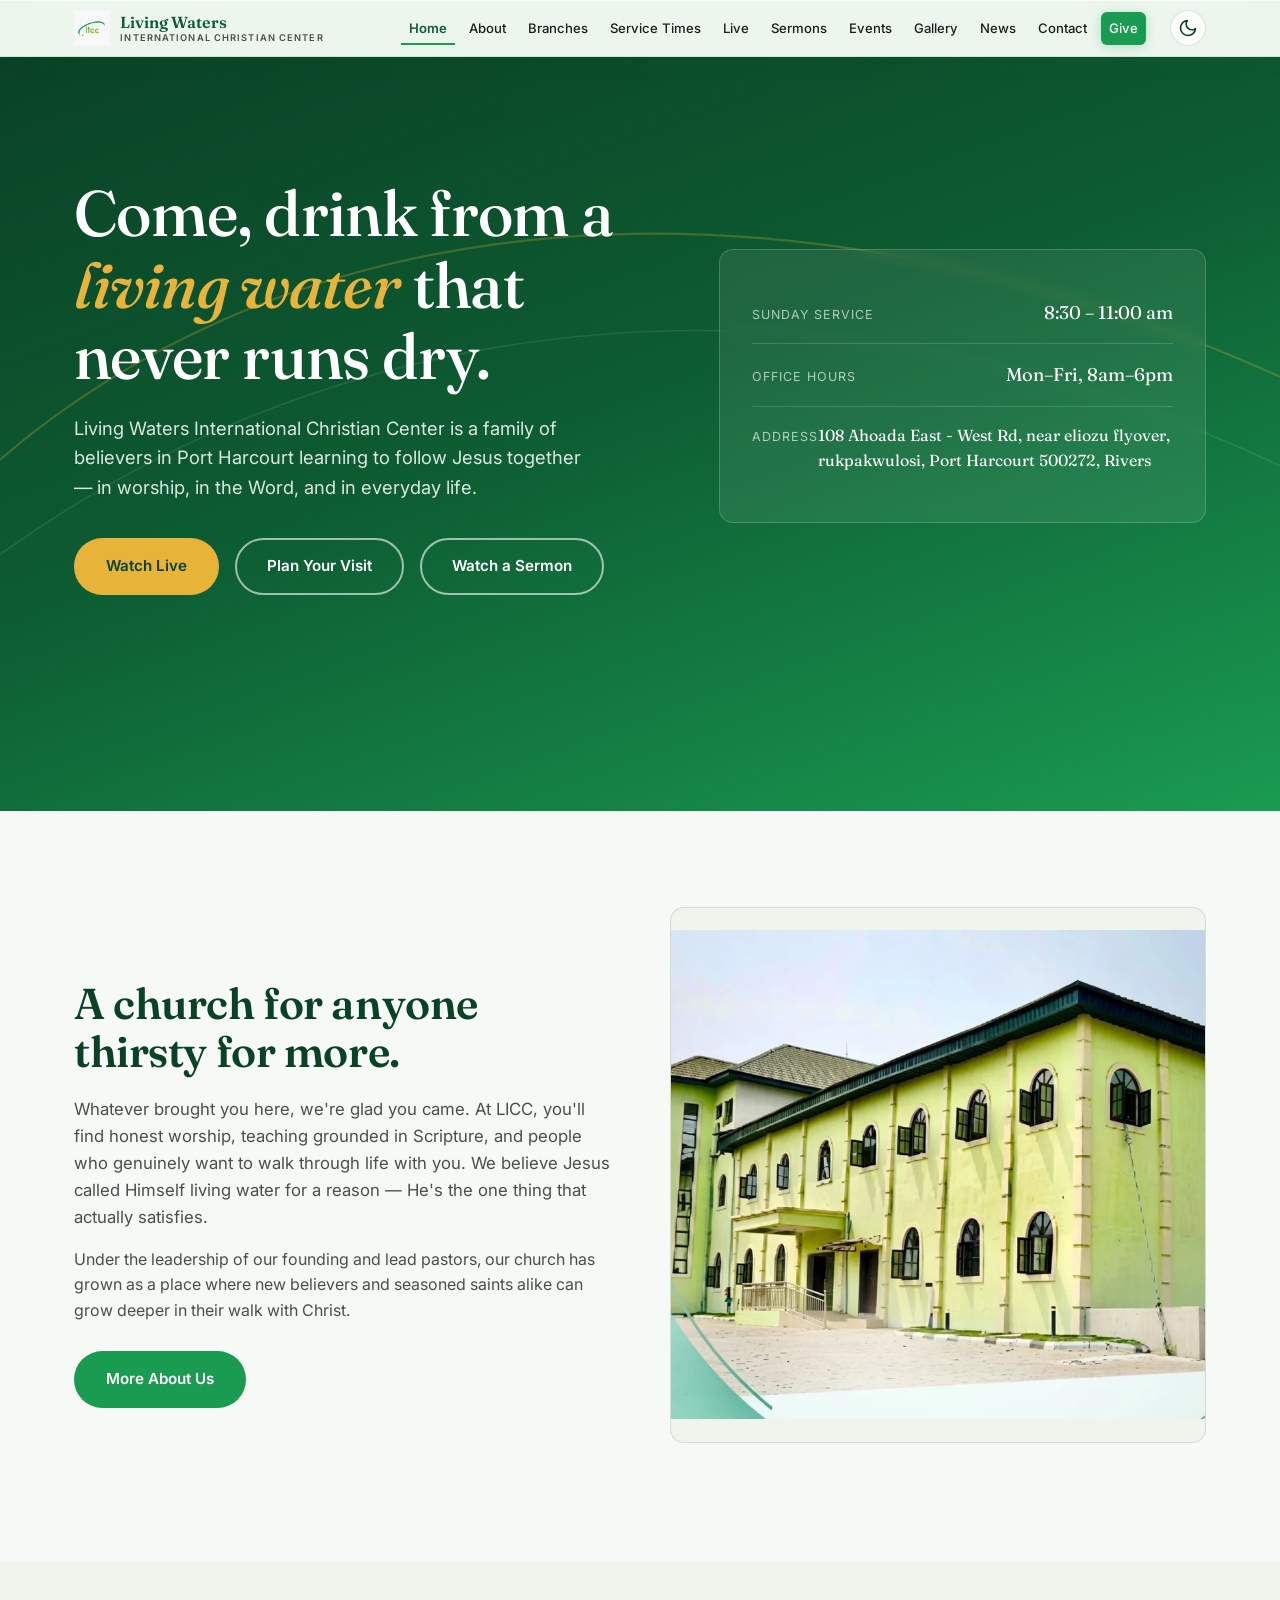
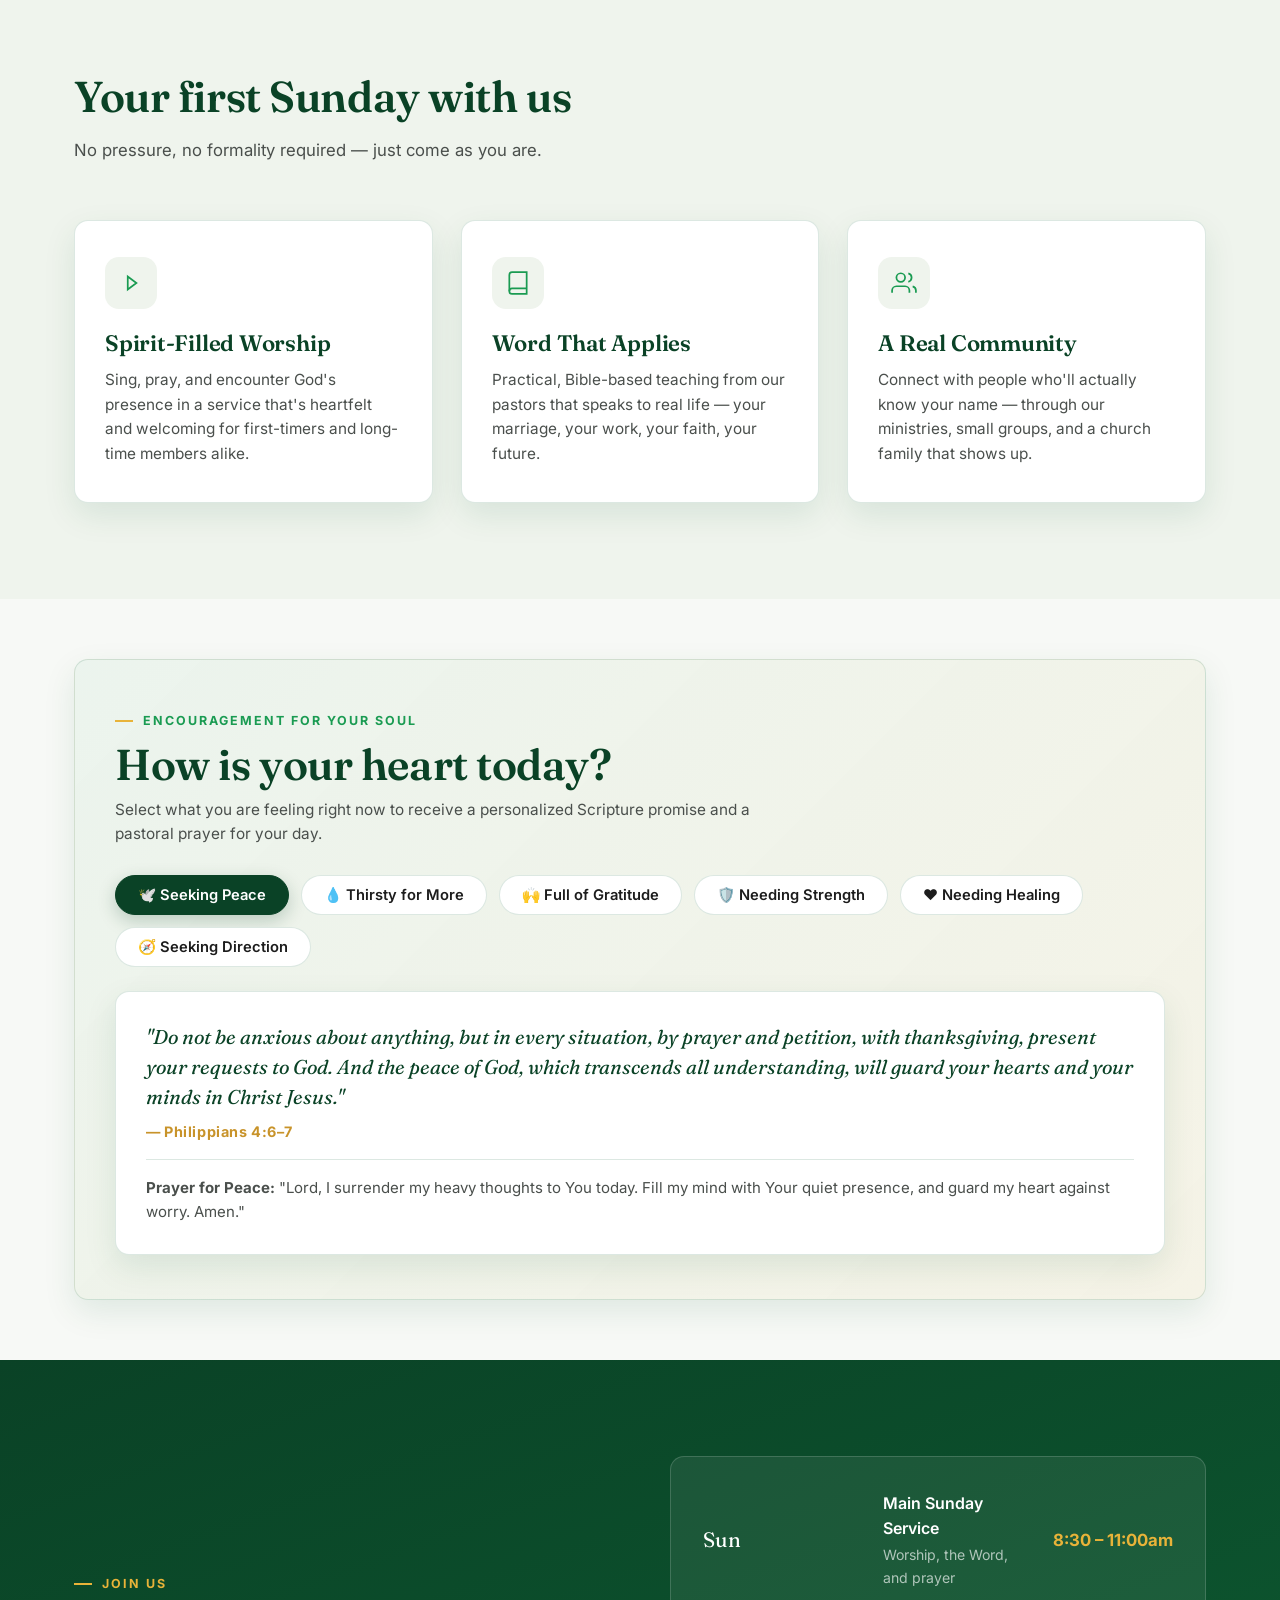
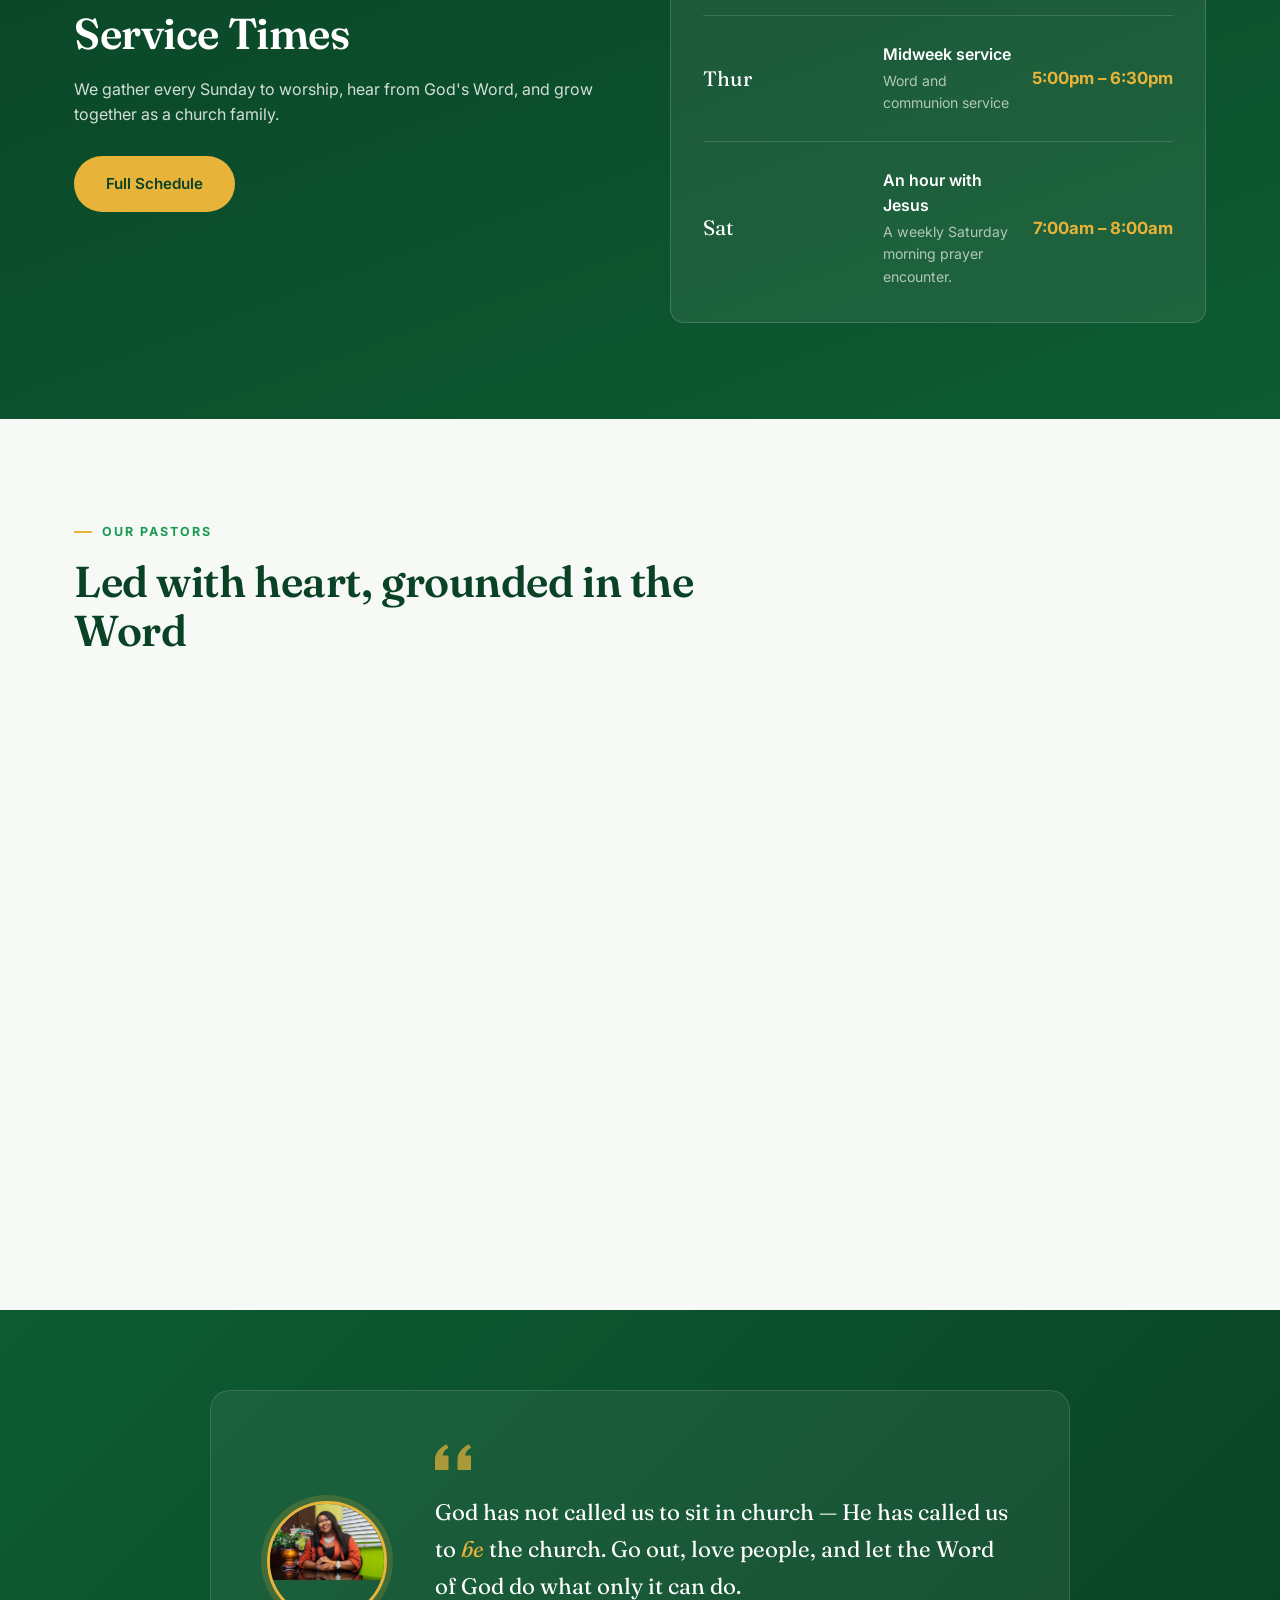
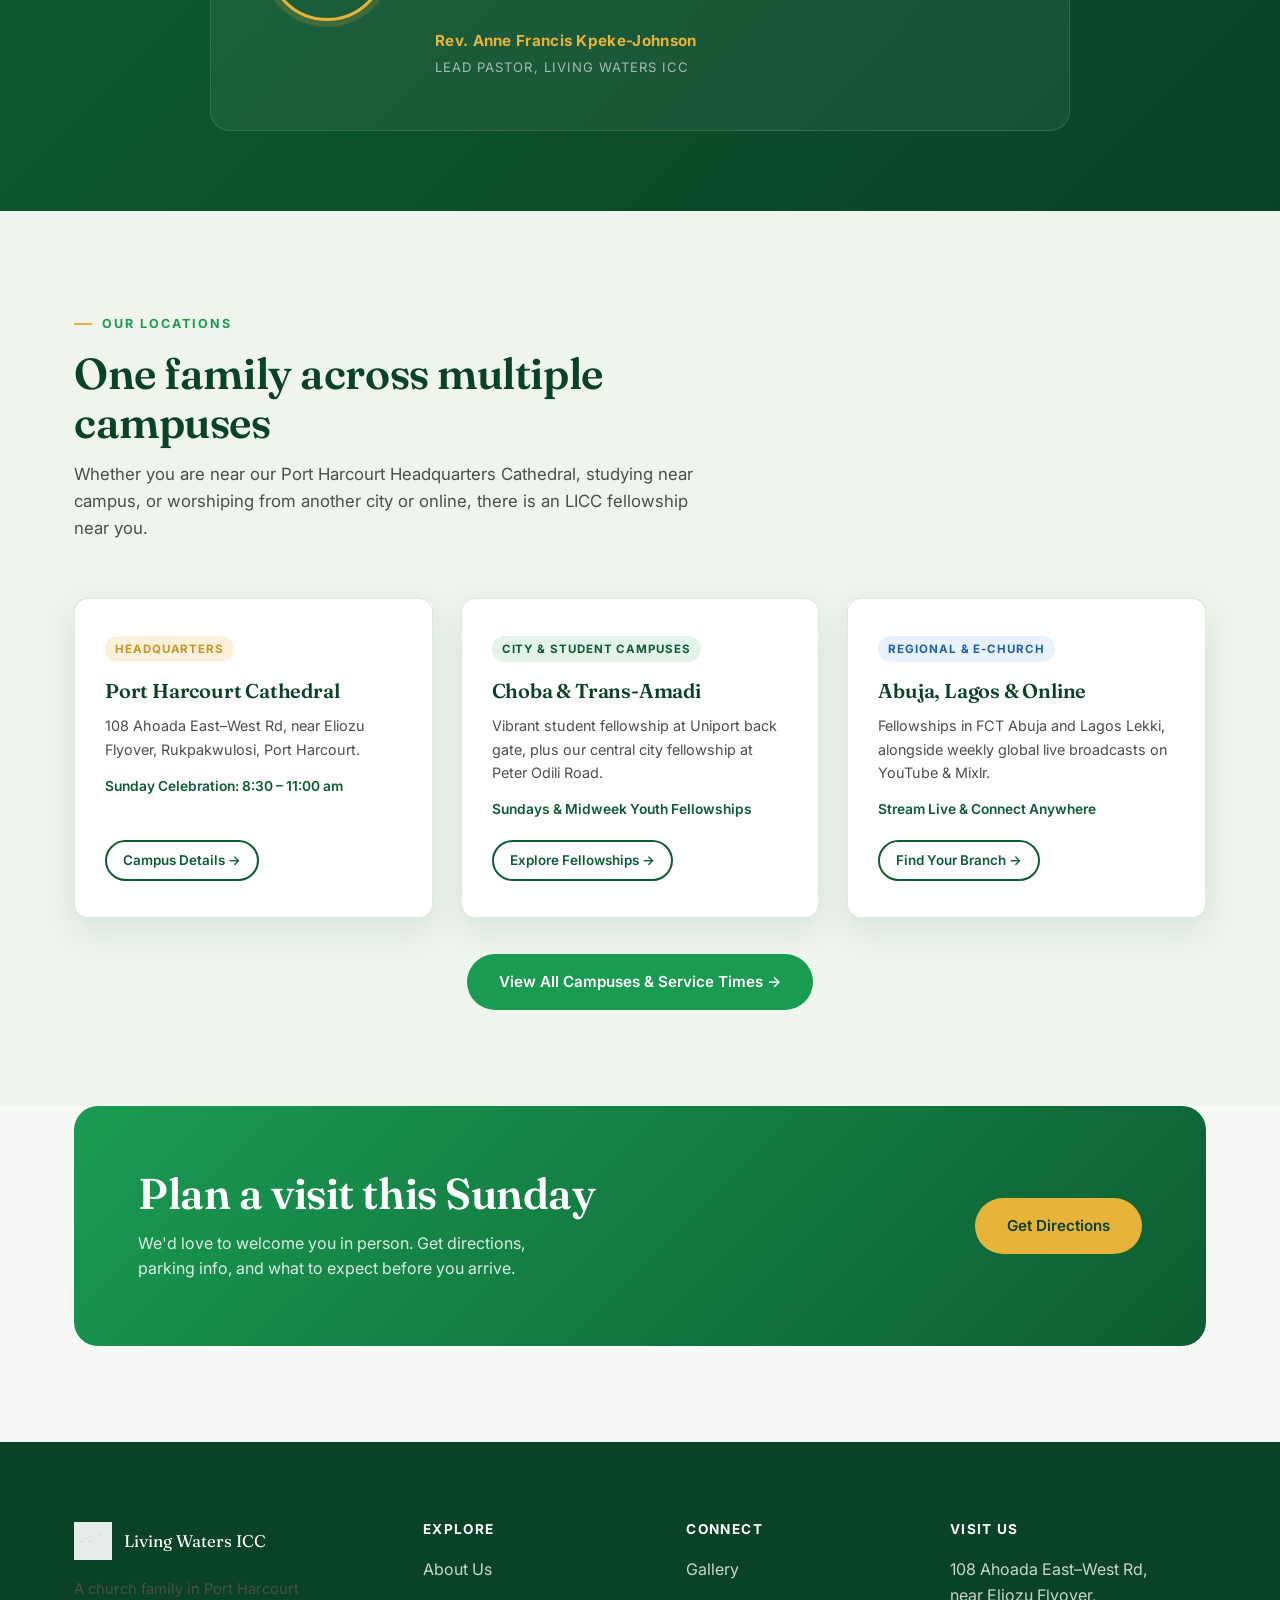
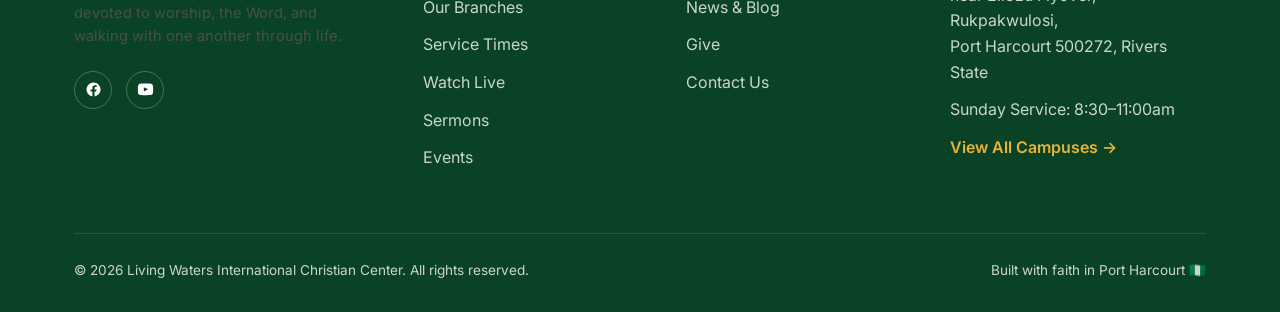
==== commit f7dd7f5e: "Add Pastor's Quote Block section to homepage" ====
--- a/index.html
+++ b/index.html
@@ -327,6 +327,32 @@
       </div>
     </section>
 
+    <!-- ============ PASTOR'S QUOTE ============ -->
+    <section class="pastor-quote-section">
+      <div class="container">
+        <div class="pastor-quote-block reveal">
+          <div class="pastor-quote-img">
+            <picture>
+              <source srcset="pastor-anne.webp" type="image/webp">
+              <img src="pastor-anne.jpg" alt="Rev. Anne Francis Kpeke-Johnson" width="120" height="120" loading="lazy" decoding="async">
+            </picture>
+          </div>
+          <div class="pastor-quote-body">
+            <svg class="quote-mark" viewBox="0 0 48 36" fill="none" aria-hidden="true">
+              <path d="M0 36V22.5C0 14.1 5.1 7.2 15.3 1.8L18 6.3C13.5 8.7 10.8 12 10.2 16.5H18V36H0ZM30 36V22.5C30 14.1 35.1 7.2 45.3 1.8L48 6.3C43.5 8.7 40.8 12 40.2 16.5H48V36H30Z" fill="currentColor"/>
+            </svg>
+            <blockquote>
+              God has not called us to sit in church — He has called us to <em>be</em> the church. Go out, love people, and let the Word of God do what only it can do.
+            </blockquote>
+            <div class="pastor-quote-author">
+              <span class="pastor-quote-name">Rev. Anne Francis Kpeke-Johnson</span>
+              <span class="pastor-quote-role">Lead Pastor, Living Waters ICC</span>
+            </div>
+          </div>
+        </div>
+      </div>
+    </section>
+
     <!-- ============ OUR BRANCHES PREVIEW ============ -->
     <section class="section-alt">
       <div class="container">
--- a/style.css
+++ b/style.css
@@ -594,7 +594,102 @@
   margin-bottom: 14px;
 }
 
+/* Pastor Quote Block */
+.pastor-quote-section {
+  padding: 80px 0;
+  background: linear-gradient(135deg, var(--green-deep) 0%, var(--green-deep-2) 100%);
+}
+
+.pastor-quote-block {
+  display: flex;
+  align-items: center;
+  gap: 48px;
+  max-width: 860px;
+  margin: 0 auto;
+  background: rgba(255,255,255,0.06);
+  border: 1px solid rgba(255,255,255,0.12);
+  border-radius: 20px;
+  padding: 52px 56px;
+  position: relative;
+}
+
+.pastor-quote-img {
+  flex-shrink: 0;
+  width: 120px;
+  height: 120px;
+  border-radius: 50%;
+  overflow: hidden;
+  border: 3px solid var(--gold);
+  box-shadow: 0 0 0 6px rgba(232, 179, 57, 0.18);
+}
+
+.pastor-quote-img img {
+  width: 100%;
+  height: 100%;
+  object-fit: cover;
+  object-position: top center;
+}
+
+.pastor-quote-body {
+  flex: 1;
+  position: relative;
+}
+
+.quote-mark {
+  width: 36px;
+  height: auto;
+  color: var(--gold);
+  opacity: 0.7;
+  margin-bottom: 16px;
+}
+
+.pastor-quote-body blockquote {
+  font-family: var(--font-display);
+  font-size: clamp(1.15rem, 2vw, 1.4rem);
+  line-height: 1.65;
+  color: #fff;
+  font-style: normal;
+  margin: 0 0 24px;
+}
+
+.pastor-quote-body blockquote em {
+  color: var(--gold);
+  font-style: italic;
+}
+
+.pastor-quote-author {
+  display: flex;
+  flex-direction: column;
+  gap: 4px;
+}
+
+.pastor-quote-name {
+  font-weight: 700;
+  color: var(--gold);
+  font-size: 0.95rem;
+  letter-spacing: 0.02em;
+}
+
+.pastor-quote-role {
+  font-size: 0.82rem;
+  color: rgba(255,255,255,0.6);
+  text-transform: uppercase;
+  letter-spacing: 0.08em;
+}
+
+@media (max-width: 680px) {
+  .pastor-quote-block {
+    flex-direction: column;
+    text-align: center;
+    padding: 40px 28px;
+    gap: 28px;
+  }
+  .quote-mark { margin: 0 auto 16px; }
+  .pastor-quote-author { align-items: center; }
+}
+
 /* Stat row & Branch stats card */
+
 .branch-stats-card {
   background: linear-gradient(135deg, #0A4226 0%, #0D5C32 50%, #104C2D 100%);
   border-radius: var(--radius);
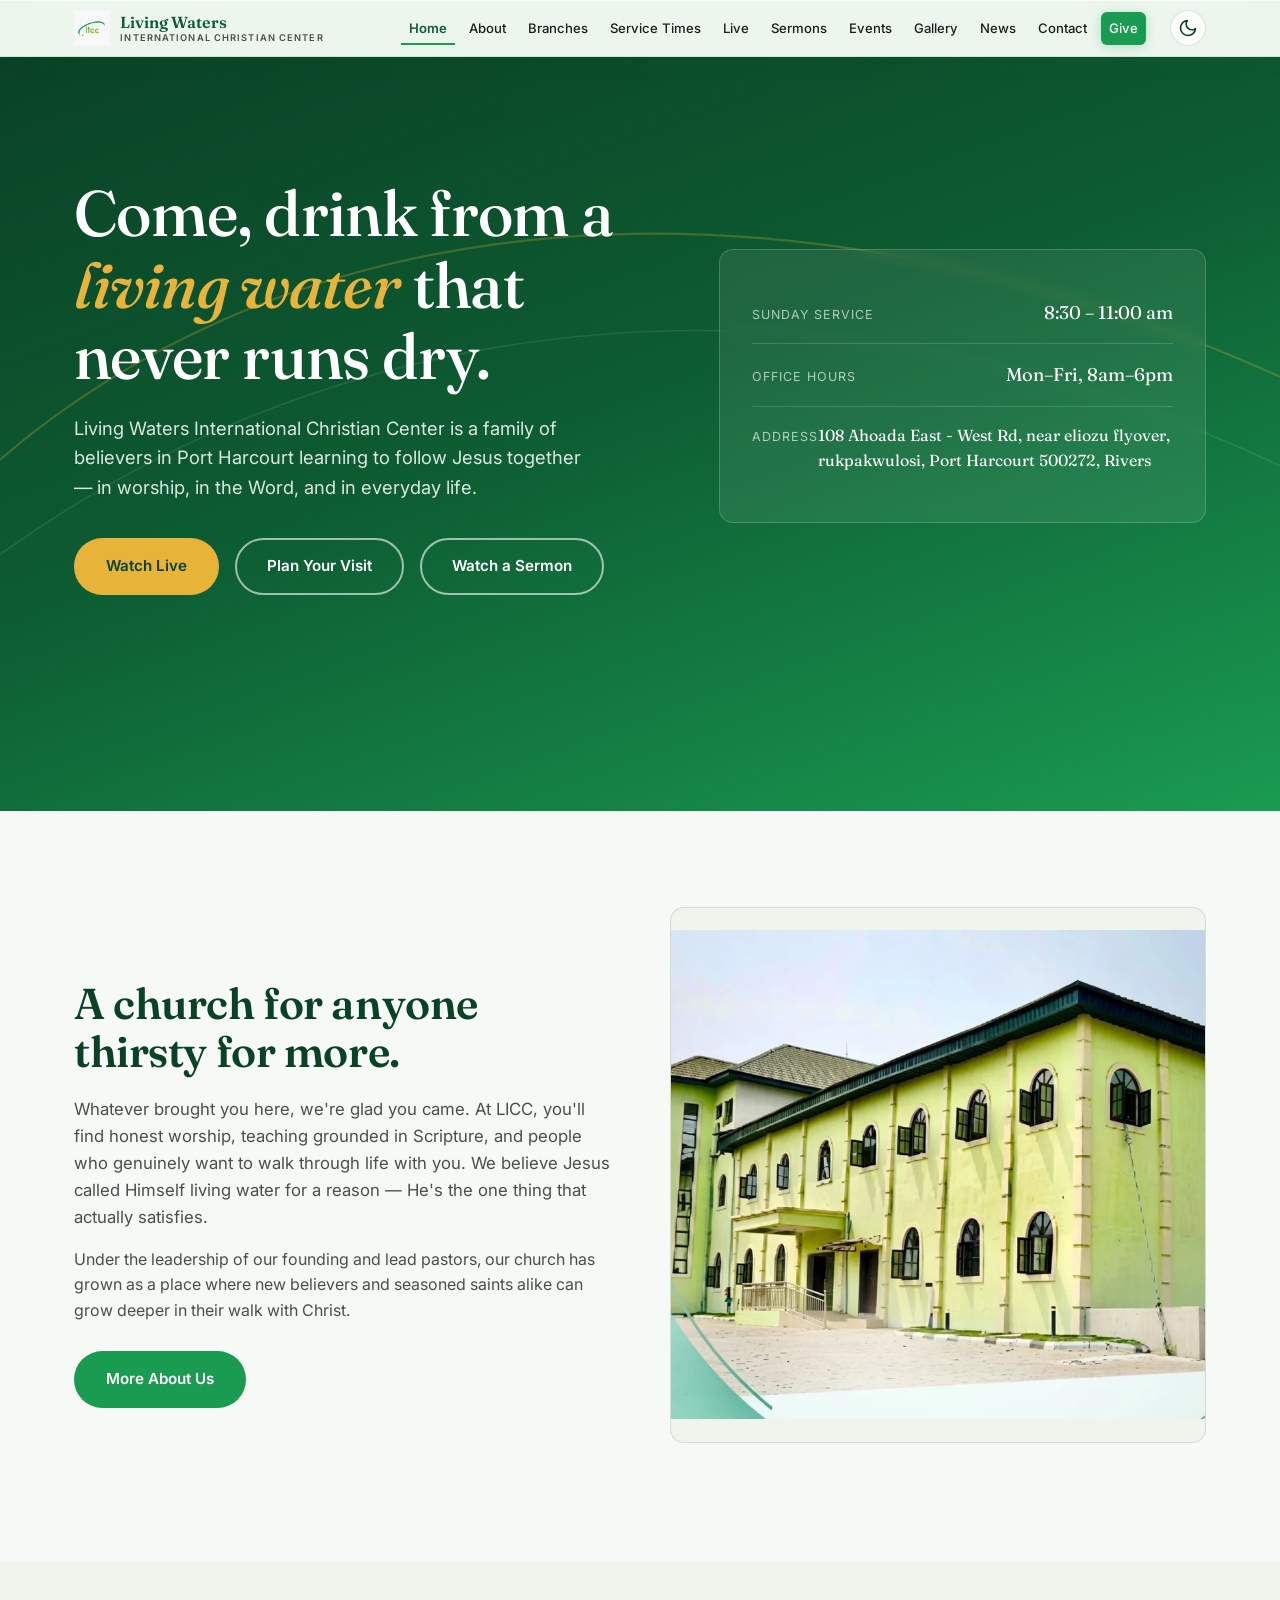
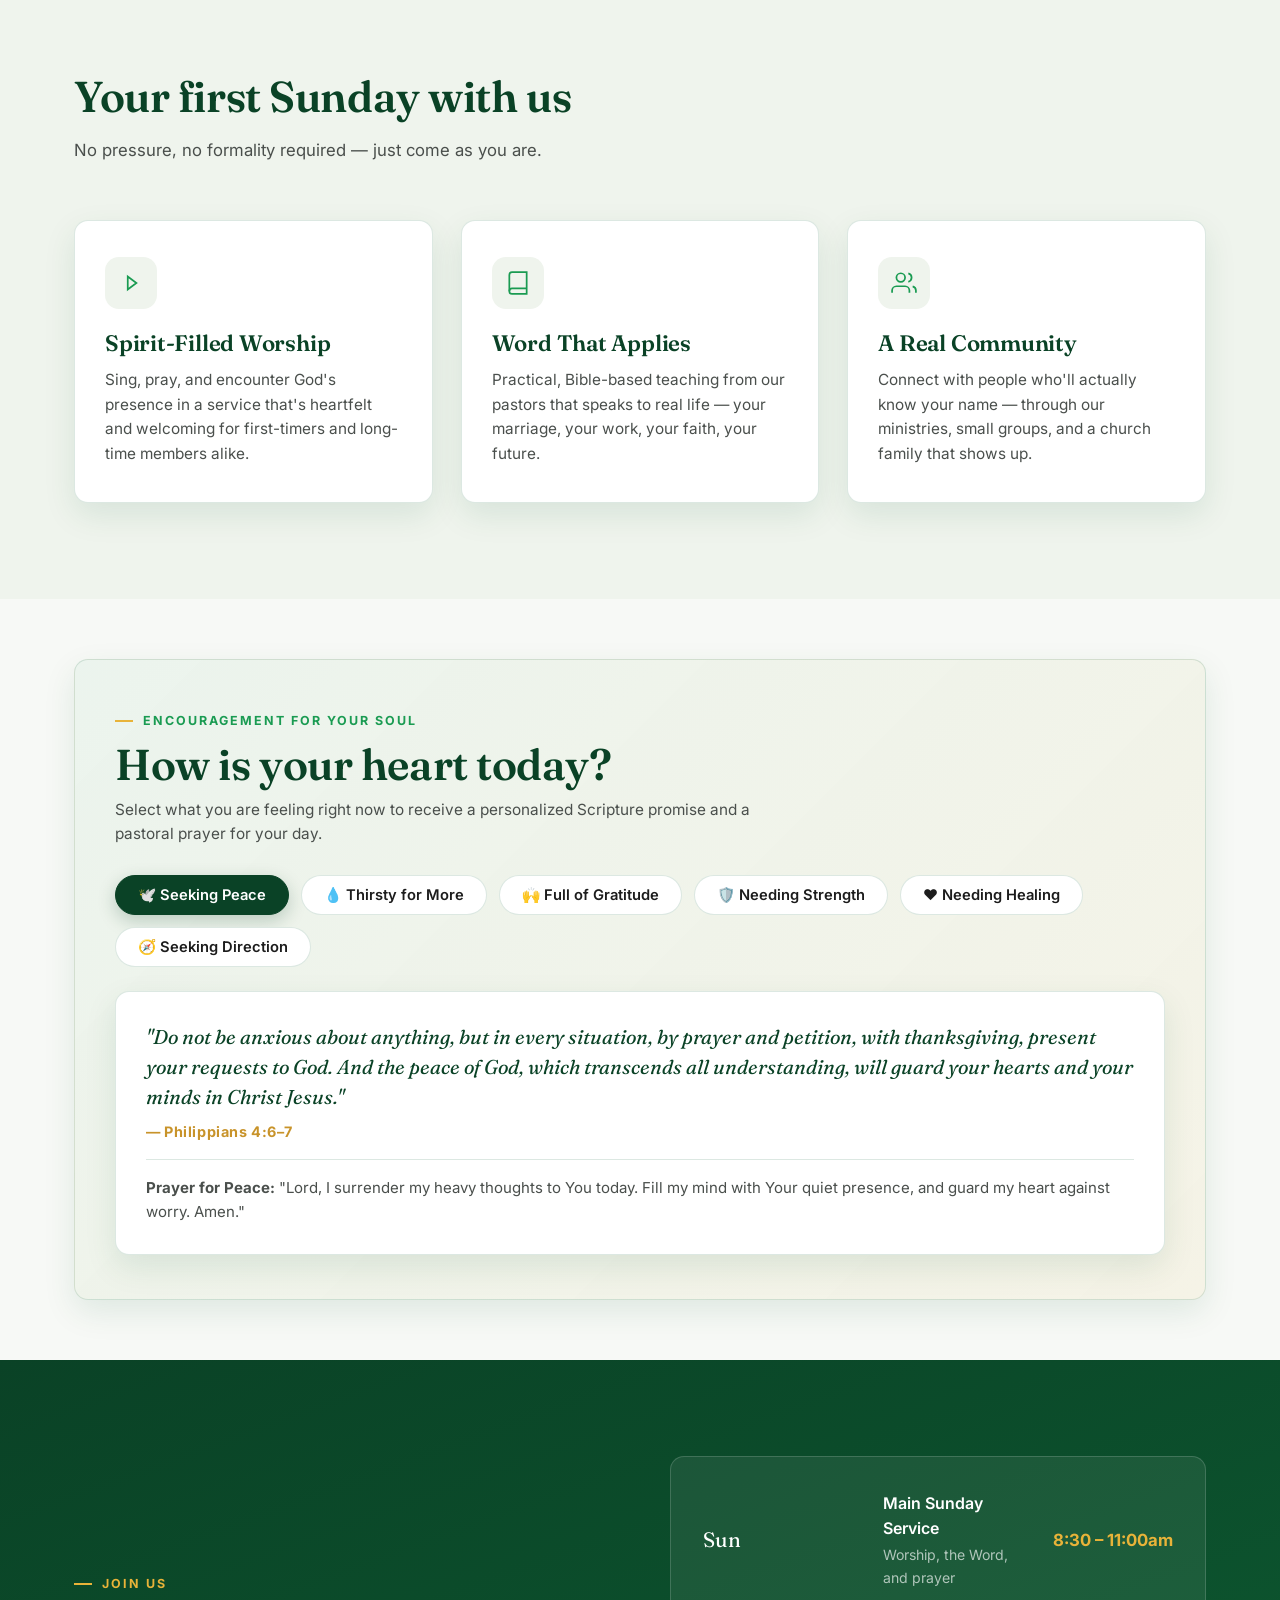
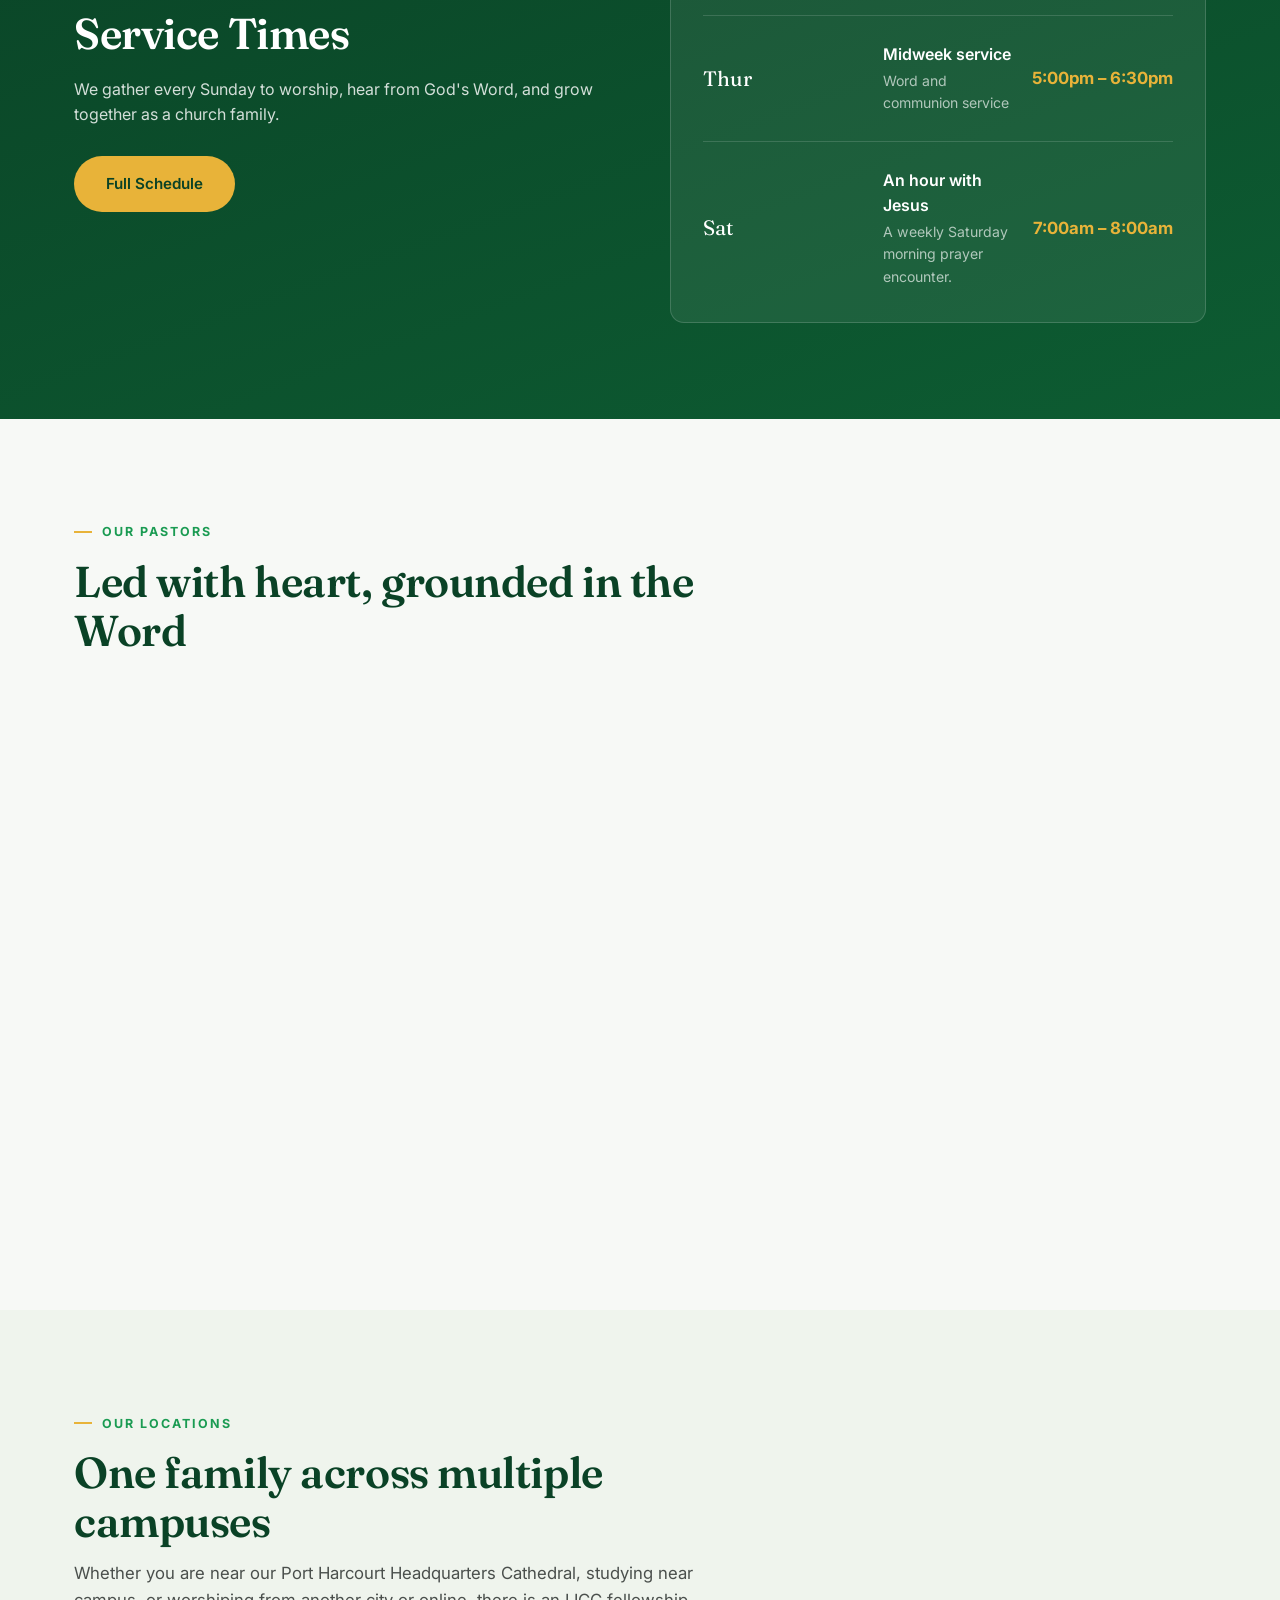
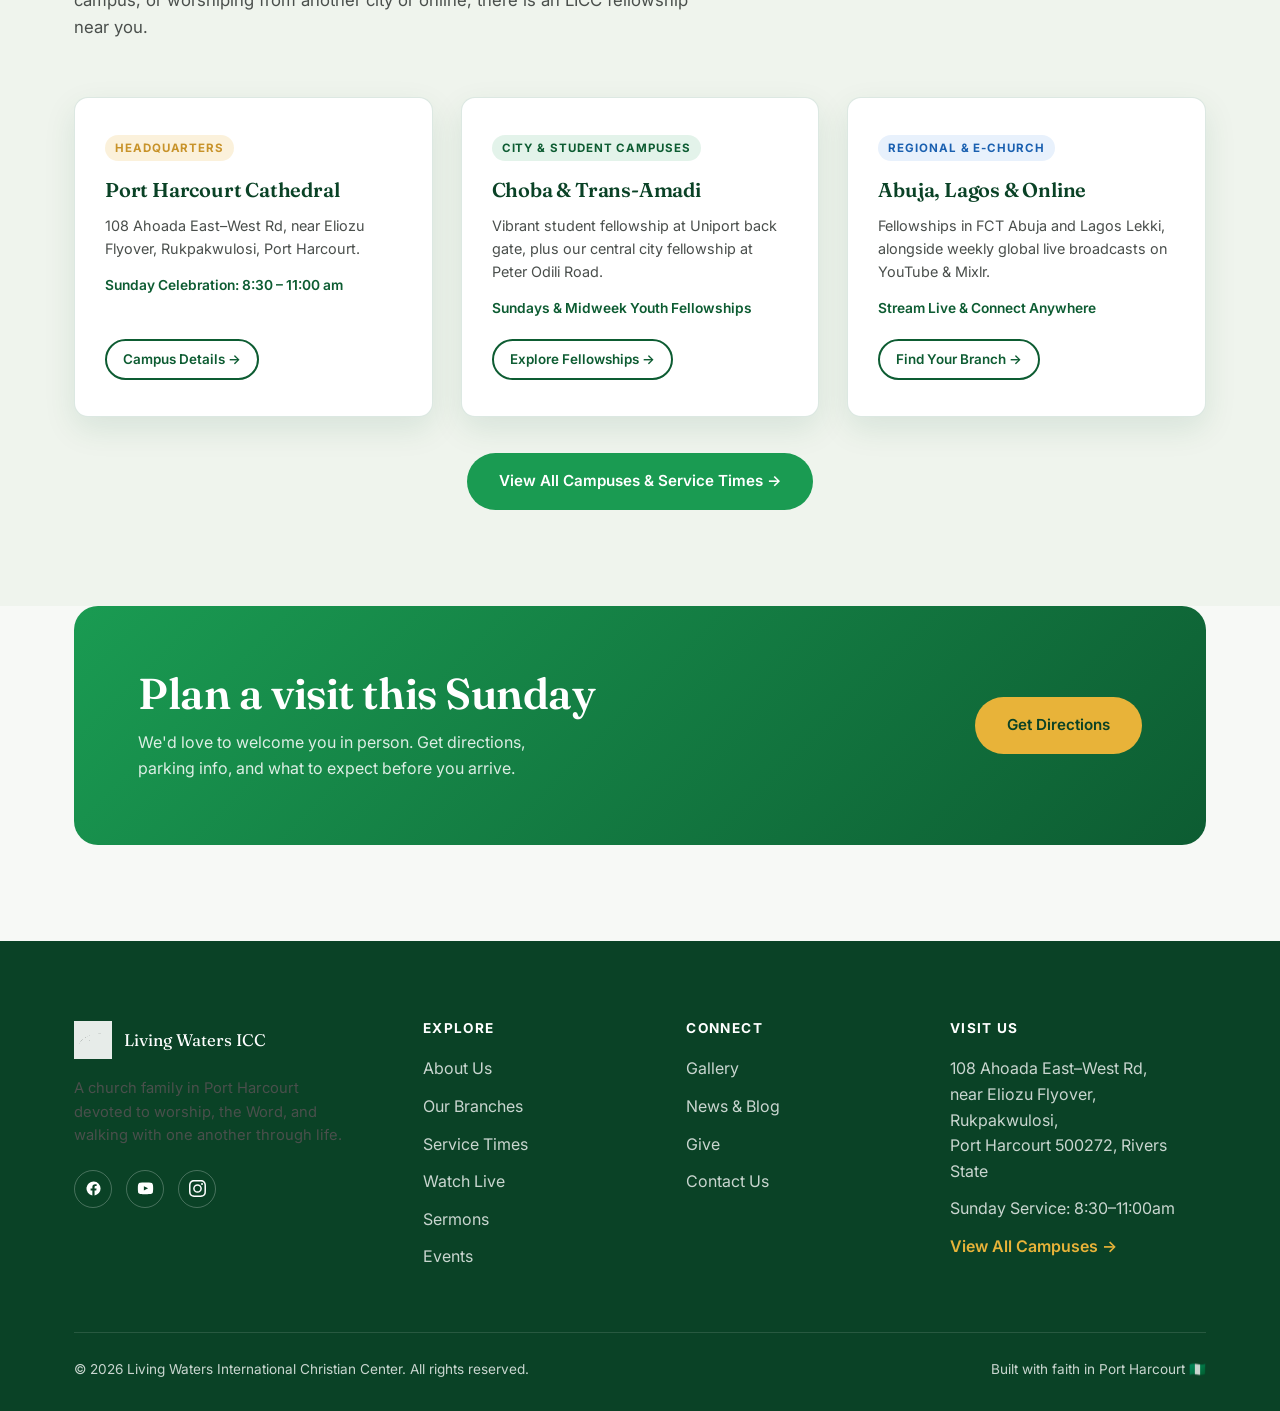
==== commit 22e55fea: "Remove pastor quote block; add Instagram to footer socials" ====
--- a/index.html
+++ b/index.html
@@ -327,32 +327,6 @@
       </div>
     </section>
 
-    <!-- ============ PASTOR'S QUOTE ============ -->
-    <section class="pastor-quote-section">
-      <div class="container">
-        <div class="pastor-quote-block reveal">
-          <div class="pastor-quote-img">
-            <picture>
-              <source srcset="pastor-anne.webp" type="image/webp">
-              <img src="pastor-anne.jpg" alt="Rev. Anne Francis Kpeke-Johnson" width="120" height="120" loading="lazy" decoding="async">
-            </picture>
-          </div>
-          <div class="pastor-quote-body">
-            <svg class="quote-mark" viewBox="0 0 48 36" fill="none" aria-hidden="true">
-              <path d="M0 36V22.5C0 14.1 5.1 7.2 15.3 1.8L18 6.3C13.5 8.7 10.8 12 10.2 16.5H18V36H0ZM30 36V22.5C30 14.1 35.1 7.2 45.3 1.8L48 6.3C43.5 8.7 40.8 12 40.2 16.5H48V36H30Z" fill="currentColor"/>
-            </svg>
-            <blockquote>
-              God has not called us to sit in church — He has called us to <em>be</em> the church. Go out, love people, and let the Word of God do what only it can do.
-            </blockquote>
-            <div class="pastor-quote-author">
-              <span class="pastor-quote-name">Rev. Anne Francis Kpeke-Johnson</span>
-              <span class="pastor-quote-role">Lead Pastor, Living Waters ICC</span>
-            </div>
-          </div>
-        </div>
-      </div>
-    </section>
-
     <!-- ============ OUR BRANCHES PREVIEW ============ -->
     <section class="section-alt">
       <div class="container">
@@ -451,6 +425,10 @@
                 viewBox="0 0 24 24" fill="white">
                 <path
                   d="M22.5 7.2s-.2-1.6-.9-2.3c-.8-.9-1.7-.9-2.2-1C16 3.6 12 3.6 12 3.6h0s-4 0-7.4.3c-.5.1-1.4.1-2.2 1-.7.7-.9 2.3-.9 2.3S1.2 9 1.2 10.9v1.9c0 1.9.3 3.7.3 3.7s.2 1.6.9 2.3c.8.9 1.9.9 2.4 1 1.7.2 7.2.3 7.2.3s4 0 7.4-.3c.5-.1 1.4-.1 2.2-1 .7-.7.9-2.3.9-2.3s.3-1.9.3-3.7v-1.9c0-1.9-.3-3.7-.3-3.7zM9.7 14.9V8.7l6 3.1-6 3.1z" />
+              </svg></a>
+            <a href="https://www.instagram.com/thelicc_global" target="_blank" rel="noopener" aria-label="Instagram"><svg
+                viewBox="0 0 24 24" fill="white">
+                <path d="M12 2.163c3.204 0 3.584.012 4.85.07 1.366.062 2.633.333 3.608 1.308.975.975 1.246 2.242 1.308 3.608.058 1.266.07 1.646.07 4.85s-.012 3.584-.07 4.85c-.062 1.366-.333 2.633-1.308 3.608-.975.975-2.242 1.246-3.608 1.308-1.266.058-1.646.07-4.85.07s-3.584-.012-4.85-.07c-1.366-.062-2.633-.333-3.608-1.308-.975-.975-1.246-2.242-1.308-3.608C2.175 15.584 2.163 15.204 2.163 12s.012-3.584.07-4.85c.062-1.366.333-2.633 1.308-3.608.975-.975 2.242-1.246 3.608-1.308C8.416 2.175 8.796 2.163 12 2.163zm0-2.163C8.741 0 8.333.014 7.053.072 5.197.157 3.355.673 1.998 2.03.641 3.387.125 5.229.04 7.085.014 8.365 0 8.773 0 12c0 3.227.014 3.635.072 4.915.085 1.856.601 3.698 1.958 5.055C3.387 23.327 5.197 23.843 7.053 23.928 8.333 23.986 8.741 24 12 24s3.667-.014 4.947-.072c1.856-.085 3.666-.601 5.023-1.958 1.357-1.357 1.873-3.167 1.958-5.023C23.986 15.667 24 15.259 24 12s-.014-3.635-.072-4.915c-.085-1.856-.601-3.666-1.958-5.023C20.613.673 18.803.157 16.947.072 15.667.014 15.259 0 12 0zm0 5.838a6.162 6.162 0 1 0 0 12.324 6.162 6.162 0 0 0 0-12.324zm0 10.162a4 4 0 1 1 0-8 4 4 0 0 1 0 8zm6.406-11.845a1.44 1.44 0 1 0 0 2.881 1.44 1.44 0 0 0 0-2.881z"/>
               </svg></a>
           </div>
         </div>
